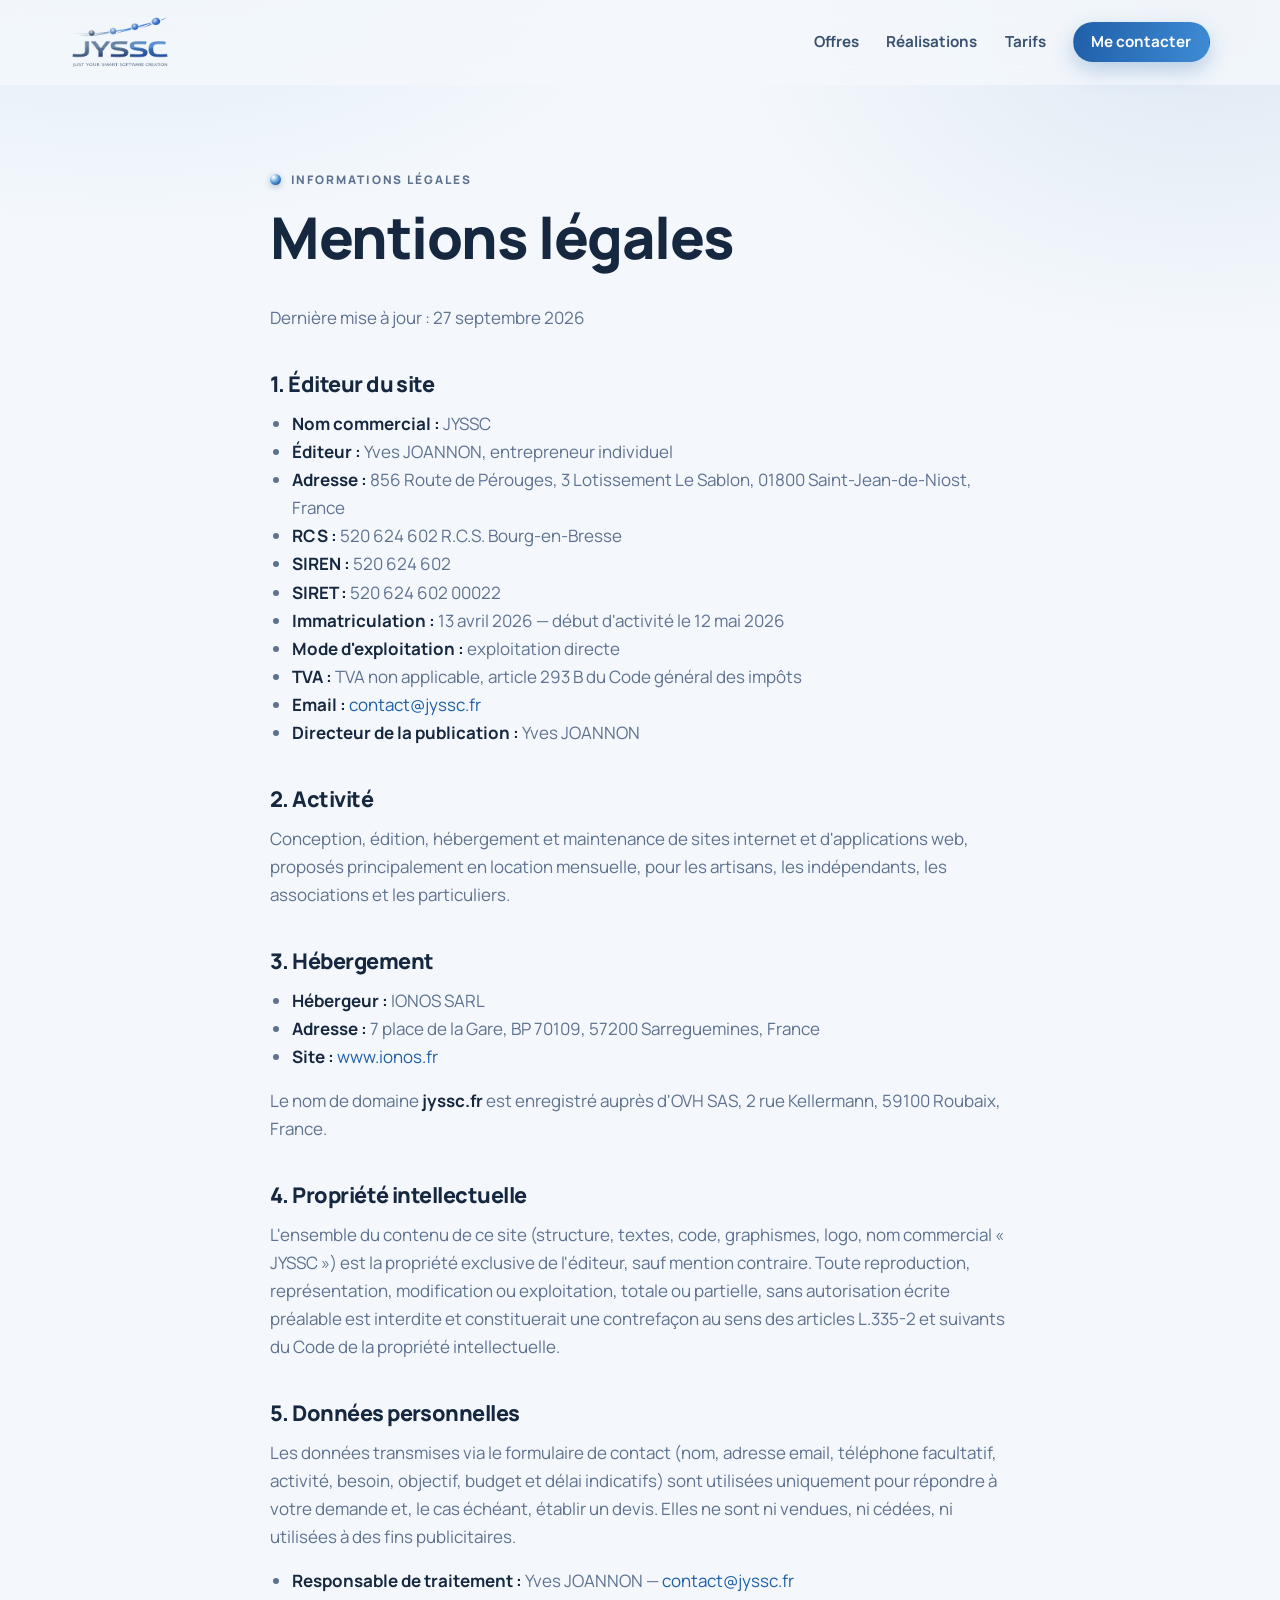
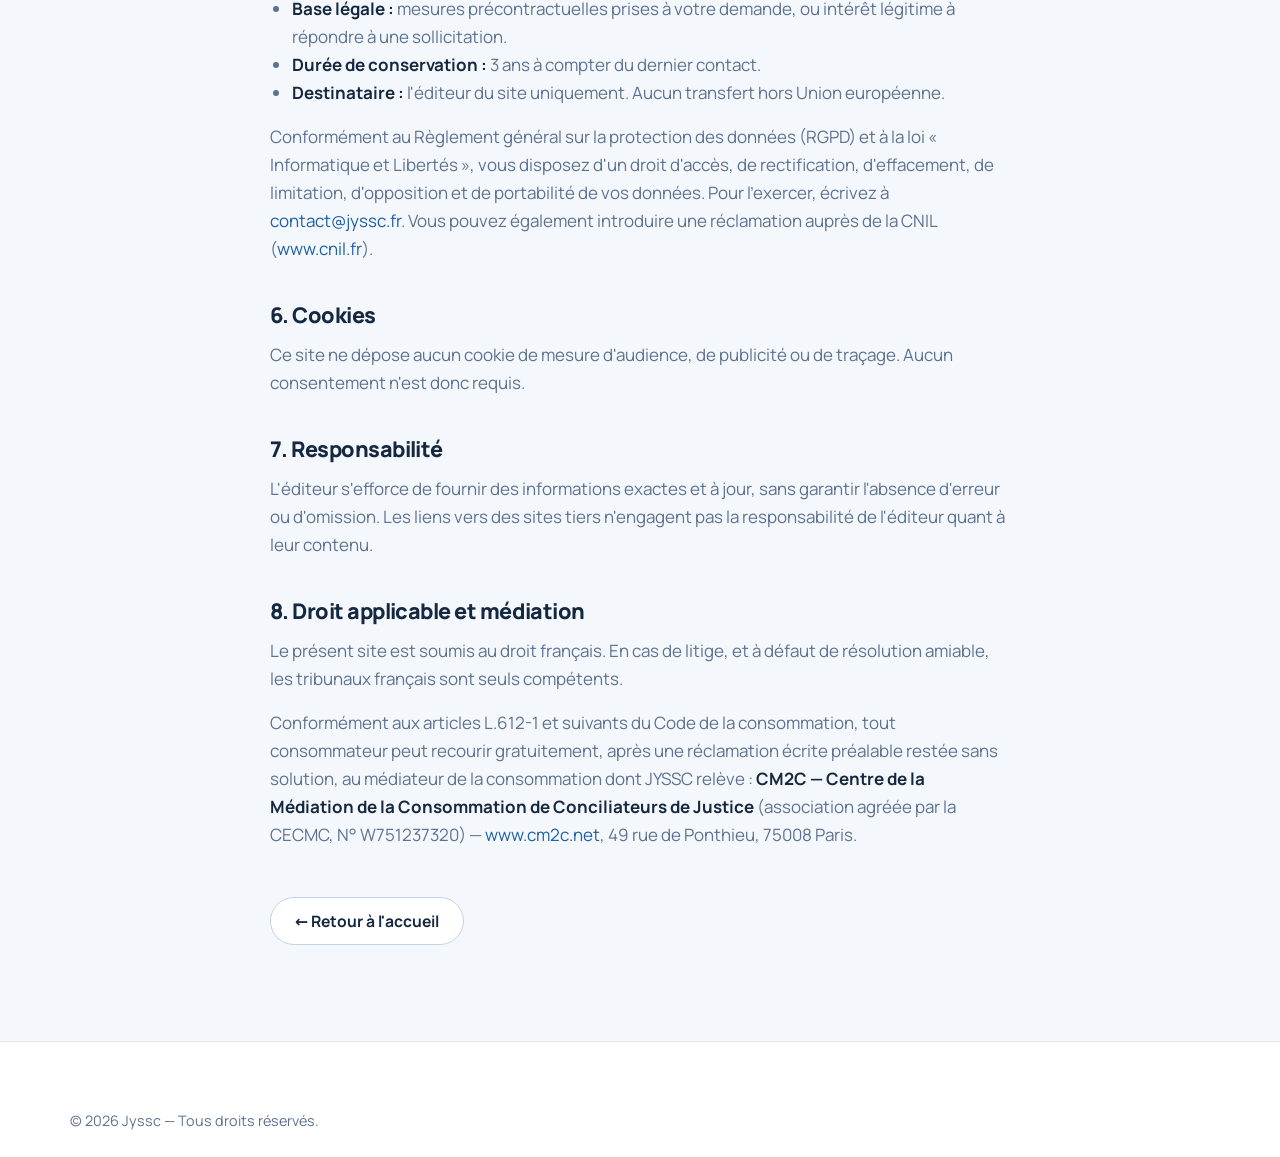
==== mentions-legales.html @ 28af9fb5 "Ajoute le site de demonstration Menuiserie Martin - Bouton « Voir un exemple de site » dans l'offre " ====
<!DOCTYPE html>
<html lang="fr">
<head>
<meta charset="utf-8">
<meta name="viewport" content="width=device-width, initial-scale=1">
<title>Mentions légales — Jyssc</title>
<meta name="description" content="Mentions légales, éditeur, hébergement et politique de confidentialité du site Jyssc.">
<meta name="robots" content="noindex, follow">
<meta name="theme-color" content="#F4F8FC">
<link rel="icon" href="assets/img/favicon.svg" type="image/svg+xml">
<link rel="stylesheet" href="assets/css/style.css?v=7">
</head>
<body>

<a class="skip-link" href="#main">Aller au contenu</a>

<header class="site-header" id="top">
  <div class="container header-inner">
    <a class="brand" href="index.html" aria-label="Jyssc, accueil">
      <img class="brand-logo" src="assets/img/logo-jyssc.png"
           alt="JYSSC — Just Your Smart Software Creation" width="518" height="280">
    </a>
    <nav class="nav" id="nav" aria-label="Navigation principale">
      <a href="index.html#offres">Offres</a>
      <a href="index.html#realisations">Réalisations</a>
      <a href="index.html#tarifs">Tarifs</a>
      <a class="btn btn-sm btn-primary" href="index.html#contact">Me contacter</a>
    </nav>
    <button class="nav-toggle" id="navToggle" aria-expanded="false" aria-controls="nav" aria-label="Ouvrir le menu">
      <span></span><span></span><span></span>
    </button>
  </div>
</header>

<main id="main" class="page">
  <div class="container prose">

    <p class="eyebrow">Informations légales</p>
    <h1>Mentions légales</h1>
    <p class="muted">Dernière mise à jour : 27 septembre 2026</p>

    <h2>1. Éditeur du site</h2>
    <ul>
      <li><strong>Nom commercial :</strong> JYSSC</li>
      <li><strong>Éditeur :</strong> Yves JOANNON, entrepreneur individuel</li>
      <li><strong>Adresse :</strong> 856 Route de Pérouges, 3 Lotissement Le Sablon, 01800 Saint-Jean-de-Niost, France</li>
      <li><strong>RCS :</strong> 520 624 602 R.C.S. Bourg-en-Bresse</li>
      <li><strong>SIREN :</strong> 520 624 602</li>
      <li><strong>SIRET :</strong> 520 624 602 00022</li>
      <li><strong>Immatriculation :</strong> 13 avril 2026 — début d'activité le 12 mai 2026</li>
      <li><strong>Mode d'exploitation :</strong> exploitation directe</li>
      <li><strong>TVA :</strong> TVA non applicable, article 293 B du Code général des impôts</li>
      <li><strong>Email :</strong> <a href="mailto:contact@jyssc.fr">contact@jyssc.fr</a></li>
      <li><strong>Directeur de la publication :</strong> Yves JOANNON</li>
    </ul>

    <h2>2. Activité</h2>
    <p>
      Conception, édition, hébergement et maintenance de sites internet et d'applications web,
      proposés principalement en location mensuelle, pour les artisans, les indépendants, les
      associations et les particuliers.
    </p>

    <h2>3. Hébergement</h2>
    <ul>
      <li><strong>Hébergeur :</strong> IONOS SARL</li>
      <li><strong>Adresse :</strong> 7 place de la Gare, BP 70109, 57200 Sarreguemines, France</li>
      <li><strong>Site :</strong> <a href="https://www.ionos.fr" target="_blank" rel="noopener">www.ionos.fr</a></li>
    </ul>
    <p>
      Le nom de domaine <strong>jyssc.fr</strong> est enregistré auprès d'OVH SAS,
      2 rue Kellermann, 59100 Roubaix, France.
    </p>

    <h2>4. Propriété intellectuelle</h2>
    <p>
      L'ensemble du contenu de ce site (structure, textes, code, graphismes, logo, nom commercial
      « JYSSC ») est la propriété exclusive de l'éditeur, sauf mention contraire. Toute reproduction,
      représentation, modification ou exploitation, totale ou partielle, sans autorisation écrite
      préalable est interdite et constituerait une contrefaçon au sens des articles L.335-2 et
      suivants du Code de la propriété intellectuelle.
    </p>

    <h2 id="donnees">5. Données personnelles</h2>
    <p>
      Les données transmises via le formulaire de contact (nom, adresse email, téléphone
      facultatif, activité, besoin, objectif, budget et délai indicatifs) sont utilisées uniquement pour répondre à votre demande et, le cas échéant, établir
      un devis. Elles ne sont ni vendues, ni cédées, ni utilisées à des fins publicitaires.
    </p>
    <ul>
      <li><strong>Responsable de traitement :</strong> Yves JOANNON — <a href="mailto:contact@jyssc.fr">contact@jyssc.fr</a></li>
      <li><strong>Base légale :</strong> mesures précontractuelles prises à votre demande, ou intérêt légitime à répondre à une sollicitation.</li>
      <li><strong>Durée de conservation :</strong> 3 ans à compter du dernier contact.</li>
      <li><strong>Destinataire :</strong> l'éditeur du site uniquement. Aucun transfert hors Union européenne.</li>
    </ul>
    <p>
      Conformément au Règlement général sur la protection des données (RGPD) et à la loi
      « Informatique et Libertés », vous disposez d'un droit d'accès, de rectification,
      d'effacement, de limitation, d'opposition et de portabilité de vos données. Pour l'exercer,
      écrivez à <a href="mailto:contact@jyssc.fr">contact@jyssc.fr</a>. Vous pouvez également
      introduire une réclamation auprès de la CNIL
      (<a href="https://www.cnil.fr" target="_blank" rel="noopener">www.cnil.fr</a>).
    </p>

    <h2>6. Cookies</h2>
    <p>
      Ce site ne dépose aucun cookie de mesure d'audience, de publicité ou de traçage.
      Aucun consentement n'est donc requis.
    </p>

    <h2>7. Responsabilité</h2>
    <p>
      L'éditeur s'efforce de fournir des informations exactes et à jour, sans garantir l'absence
      d'erreur ou d'omission. Les liens vers des sites tiers n'engagent pas la responsabilité de
      l'éditeur quant à leur contenu.
    </p>

    <h2>8. Droit applicable et médiation</h2>
    <p>
      Le présent site est soumis au droit français. En cas de litige, et à défaut de résolution
      amiable, les tribunaux français sont seuls compétents.
    </p>
    <p>
      Conformément aux articles L.612-1 et suivants du Code de la consommation, tout consommateur
      peut recourir gratuitement, après une réclamation écrite préalable restée sans solution, au
      médiateur de la consommation dont JYSSC relève :
      <strong>CM2C — Centre de la Médiation de la Consommation de Conciliateurs de Justice</strong>
      (association agréée par la CECMC, N° W751237320) —
      <a href="https://www.cm2c.net" target="_blank" rel="noopener">www.cm2c.net</a>,
      49 rue de Ponthieu, 75008 Paris.
    </p>

    <p style="margin-top:3rem">
      <a class="btn btn-ghost" href="index.html">← Retour à l'accueil</a>
    </p>

  </div>
</main>

<footer class="site-footer">
  <div class="container footer-bottom" style="margin-top:0; border-top:none">
    <p class="small muted">© <span id="year">2026</span> Jyssc — Tous droits réservés.</p>
  </div>
</footer>

<script src="assets/js/main.js?v=7"></script>
</body>
</html>
---- assets/css/style.css ----
/* ==========================================================================
   Jyssc — site vitrine
   Thème clair, calé sur les bleus du logo.
   Signature visuelle : la trajectoire montante et ses sphères, reprises du
   logo (puces, étapes, graphiques). Pas de pictogrammes génériques : les
   illustrations sont de petites scènes en HTML/CSS, propres au site.
   Feuille de style unique, police hébergée sur le serveur (aucun appel externe).
   ========================================================================== */

/* --- Police ------------------------------------------------------------- */
@font-face{
  font-family:"Manrope"; font-style:normal; font-weight:400 800; font-display:swap;
  src:url(../fonts/manrope-latin.woff2) format("woff2");
  unicode-range:U+0000-00FF, U+0131, U+0152-0153, U+02BB-02BC, U+02C6, U+02DA, U+02DC, U+0304, U+0308, U+0329, U+2000-206F, U+20AC, U+2122, U+2191, U+2193, U+2212, U+2215, U+FEFF, U+FFFD;
}
@font-face{
  font-family:"Manrope"; font-style:normal; font-weight:400 800; font-display:swap;
  src:url(../fonts/manrope-latin-ext.woff2) format("woff2");
  unicode-range:U+0100-02BA, U+02BD-02C5, U+02C7-02CC, U+02CE-02D7, U+02DD-02FF, U+0304, U+0308, U+0329, U+1D00-1DBF, U+1E00-1E9F, U+1EF2-1EFF, U+2020, U+20A0-20AB, U+20AD-20C0, U+2113, U+2C60-2C7F, U+A720-A7FF;
}

/* --- Tokens ------------------------------------------------------------- */
:root{
  /* Fonds et surfaces */
  --bg:             #F4F8FC;
  --bg-alt:         #EBF2FA;
  --surface:        #FFFFFF;
  --surface-2:      #F7FAFD;
  --line:           #DCE6F2;
  --line-strong:    #C3D4E8;

  /* Textes */
  --ink:            #15283F;
  --ink-soft:       #3A5170;
  --muted:          #5E7290;

  /* Bleus du logo */
  --brand:          #1F5FA8;
  --brand-deep:     #123A6B;
  --brand-2:        #3E8BD4;
  --brand-3:        #7FB3DE;
  --slate:          #56657A;   /* première sphère du logo, gris-bleu */
  --ring:           rgba(31,95,168,.30);

  /* Couleurs d'état */
  --ok:             #1E7A46;
  --ok-bg:          #E8F6EE;
  --ok-line:        #A8DCC0;
  --warn:           #96690C;
  --warn-bg:        #FDF4E0;
  --warn-line:      #F0D79A;

  /* Sphère du logo : reflet en haut à gauche, bleu profond en bas */
  --orb: radial-gradient(circle at 32% 28%, #FFFFFF 0, #D6E8F8 14%, #6FA8E0 42%, #2A6DB8 70%, #123A6B 100%);
  --orb-slate: radial-gradient(circle at 32% 28%, #FFFFFF 0, #D5DCE6 14%, #8793A6 42%, #56657A 72%, #2C3646 100%);

  /* Habillage */
  --radius:    18px;
  --radius-sm: 11px;
  --maxw:      1140px;
  --shadow-sm: 0 1px 2px rgba(18,40,68,.05);
  --shadow:    0 1px 2px rgba(18,40,68,.05), 0 12px 32px rgba(18,40,68,.09);
  --shadow-lg: 0 2px 4px rgba(18,40,68,.06), 0 24px 56px rgba(18,40,68,.15);
  --font: "Manrope", "Segoe UI", system-ui, -apple-system, "Helvetica Neue", Arial, sans-serif;
  --mono: "JetBrains Mono", "Cascadia Code", Consolas, "SF Mono", monospace;
}

/* --- Reset -------------------------------------------------------------- */
*,*::before,*::after{ box-sizing:border-box }
html{ scroll-behavior:smooth; -webkit-text-size-adjust:100%; scroll-padding-top:90px }
body{
  margin:0;
  font-family:var(--font);
  font-size:17px;
  line-height:1.65;
  color:var(--ink);
  background:var(--bg);
  background-image:
    radial-gradient(900px 520px at 10% -10%, rgba(62,139,212,.13), transparent 62%),
    radial-gradient(760px 520px at 94% 2%,  rgba(31,95,168,.10),  transparent 62%);
  background-attachment:fixed;
  overflow-x:hidden;
  -webkit-font-smoothing:antialiased;
}
img{ max-width:100%; display:block }
h1,h2,h3{ line-height:1.15; margin:0 0 .6em; letter-spacing:-.025em; color:var(--ink); font-weight:800 }
h1{ font-size:clamp(2.2rem, 5.2vw, 3.6rem) }
h2{ font-size:clamp(1.75rem, 3.6vw, 2.5rem) }
h3{ font-size:1.16rem; letter-spacing:-.015em }
p{ margin:0 0 1rem }
a{ color:var(--brand); text-decoration:none }
a:hover{ text-decoration:underline }
ul,ol{ margin:0; padding:0; list-style:none }
fieldset{ margin:0; padding:0; border:0; min-width:0 }

:focus-visible{ outline:2px solid var(--brand); outline-offset:3px; border-radius:6px }

.skip-link{
  position:absolute; left:-9999px; top:0; z-index:999;
  background:var(--brand); color:#fff; padding:.7rem 1rem; border-radius:0 0 10px 0;
}
.skip-link:focus{ left:0 }

/* --- Utilitaires -------------------------------------------------------- */
.container{ width:min(100% - 2.5rem, var(--maxw)); margin-inline:auto }
.center{ text-align:center }
.muted{ color:var(--muted) }
.small{ font-size:.9rem }
.grad{
  background:linear-gradient(100deg, var(--brand-deep), var(--brand) 40%, var(--brand-2));
  -webkit-background-clip:text; background-clip:text; color:transparent;
}
.section{ padding:clamp(4.2rem, 9vw, 7rem) 0 }
.section-alt{ background:var(--bg-alt); border-block:1px solid var(--line) }

/* La sphère, brique de base de l'identité */
.orb{
  display:inline-block; flex:none; width:var(--s, 14px); height:var(--s, 14px); border-radius:50%;
  background:var(--orb); box-shadow:0 3px 8px rgba(18,58,107,.28);
}
.orb-slate{ background:var(--orb-slate) }

/* Surtitre de section : une petite sphère devant le libellé */
.eyebrow{
  display:inline-flex; align-items:center; gap:.6rem;
  text-transform:uppercase; letter-spacing:.16em; font-size:.74rem; font-weight:800;
  color:var(--brand); margin:0 0 .9rem;
}
.eyebrow::before{
  content:""; width:11px; height:11px; border-radius:50%;
  background:var(--orb); box-shadow:0 2px 6px rgba(18,58,107,.3);
}

.section-head{ max-width:720px; margin:0 auto 3.2rem; text-align:center }
.section-head p{ color:var(--muted); font-size:1.06rem; margin:0 }
.section-head h2{ margin-bottom:.5em }

/* --- Boutons ------------------------------------------------------------ */
.btn{
  display:inline-flex; align-items:center; justify-content:center; gap:.5rem;
  padding:.85rem 1.5rem; border-radius:999px; border:1px solid transparent;
  font-weight:700; font-size:.98rem; font-family:inherit; cursor:pointer;
  transition:transform .18s ease, box-shadow .18s ease, background .18s ease, border-color .18s ease, color .18s ease;
  text-decoration:none; line-height:1.2;
}
.btn:hover{ text-decoration:none; transform:translateY(-2px) }
.btn-primary{
  background:linear-gradient(100deg, var(--brand), var(--brand-2));
  color:#fff; box-shadow:0 8px 22px rgba(31,95,168,.28);
}
.btn-primary:hover{ box-shadow:0 14px 32px rgba(31,95,168,.38) }
.btn-ghost{ background:var(--surface); color:var(--ink); border-color:var(--line-strong) }
.btn-ghost:hover{ border-color:var(--brand); color:var(--brand) }
.btn-sm{ padding:.6rem 1.1rem; font-size:.9rem }
.btn-block{ width:100%; margin-top:.5rem }
.btn:disabled{ opacity:.6; cursor:wait; transform:none }

/* --- En-tête ------------------------------------------------------------ */
.site-header{
  position:sticky; top:0; z-index:50;
  backdrop-filter:blur(14px); -webkit-backdrop-filter:blur(14px);
  background:rgba(244,248,252,.82);
  border-bottom:1px solid transparent;
  transition:border-color .25s ease, background .25s ease, box-shadow .25s ease;
}
.site-header.scrolled{
  border-bottom-color:var(--line);
  background:rgba(255,255,255,.92);
  box-shadow:0 4px 20px rgba(18,40,68,.06);
}
.header-inner{ display:flex; align-items:center; justify-content:space-between; gap:1rem; height:84px }

.brand{ display:inline-flex; align-items:center; text-decoration:none }
.brand:hover{ text-decoration:none }
.brand-logo{ height:54px; width:auto }
.site-footer .brand-logo{ height:72px }

.nav{ display:flex; align-items:center; gap:1.7rem }
.nav > a{ color:var(--ink-soft); font-size:.95rem; font-weight:700 }
.nav > a:hover{ color:var(--brand); text-decoration:none }
.nav > a.btn-primary{ color:#fff }

.nav-toggle{
  display:none; flex-direction:column; gap:5px; justify-content:center;
  width:42px; height:42px; padding:0 10px; cursor:pointer;
  background:var(--surface); border:1px solid var(--line-strong); border-radius:var(--radius-sm);
}
.nav-toggle span{ display:block; height:2px; background:var(--ink); border-radius:2px; transition:transform .25s ease, opacity .2s ease }
.nav-toggle[aria-expanded="true"] span:nth-child(1){ transform:translateY(7px) rotate(45deg) }
.nav-toggle[aria-expanded="true"] span:nth-child(2){ opacity:0 }
.nav-toggle[aria-expanded="true"] span:nth-child(3){ transform:translateY(-7px) rotate(-45deg) }

/* --- Hero --------------------------------------------------------------- */
.hero{ position:relative; padding:clamp(3.2rem, 7vw, 5.5rem) 0 clamp(1rem, 3vw, 2rem); overflow:hidden }
.hero-inner{ position:relative; display:grid; grid-template-columns:1.08fr .92fr; gap:3rem; align-items:center }
/* Dans une grille, un bloc de code impose sa largeur : on autorise les colonnes à rétrécir */
.hero-inner > *, .about > *, .contact > *, .pricing > *, .trust > *, .approach > *{ min-width:0 }
.hero h1{ margin-bottom:.5em }
.hero .lead{ font-size:1.12rem; color:var(--muted); max-width:54ch }
.hero-actions{ display:flex; flex-wrap:wrap; gap:.8rem; margin:2rem 0 1.8rem }
.hero-points{ display:flex; flex-wrap:wrap; gap:.6rem }
.hero-points li{
  display:inline-flex; align-items:center; gap:.55rem;
  padding:.45rem .9rem .45rem .6rem; border-radius:999px;
  background:var(--surface); border:1px solid var(--line); box-shadow:var(--shadow-sm);
  color:var(--ink-soft); font-size:.9rem; font-weight:700;
}
.hero-points li strong{ color:var(--brand) }

/* La trajectoire du logo, sous l'encadré de code : quatre sphères qui grandissent */
.hero-evolution{ display:block; width:100%; height:auto; margin-top:1.4rem; overflow:visible }
.hero-evolution .t-orb{ transform-box:fill-box; transform-origin:center; animation:float 6s ease-in-out infinite; filter:drop-shadow(0 4px 6px rgba(18,58,107,.25)) }
.hero-evolution .t-orb:nth-of-type(2){ animation-delay:-1.5s }
.hero-evolution .t-orb:nth-of-type(3){ animation-delay:-3s }
.hero-evolution .t-orb:nth-of-type(4){ animation-delay:-4.5s }
@keyframes float{ 0%,100%{ transform:translateY(0) } 50%{ transform:translateY(-7px) } }

/* Fenêtre de code : volontairement sombre, pour le contraste */
.hero-visual{ position:relative }
.glow{
  position:absolute; inset:14% -8% -16% 6%; z-index:-1; filter:blur(60px); opacity:.5;
  background:radial-gradient(closest-side, rgba(62,139,212,.5), transparent 70%),
             radial-gradient(closest-side at 70% 60%, rgba(31,95,168,.4), transparent 70%);
}
.window{
  background:#12263F;
  border:1px solid #24405F; border-radius:var(--radius);
  box-shadow:var(--shadow-lg); overflow:hidden;
}
.window-bar{
  display:flex; align-items:center; gap:.45rem;
  padding:.7rem .9rem; border-bottom:1px solid #24405F; background:#0E1E33;
}
.window-bar i{ width:11px; height:11px; border-radius:50%; background:#ff5f57 }
.window-bar i:nth-child(2){ background:#febc2e }
.window-bar i:nth-child(3){ background:#28c840 }
.window-bar span{ margin-left:.6rem; font-size:.78rem; color:#8FA6C2; font-family:var(--mono) }
.code{
  margin:0; padding:1.4rem 1.3rem; overflow-x:auto;
  font-family:var(--mono); font-size:.86rem; line-height:1.8; color:#C9D8EA;
}
.c-key{ color:#8FB8F0 } .c-prop{ color:#7FD4F0 } .c-str{ color:#9BE0B0 } .c-fn{ color:#F0C674 }

/* --- Badges et étiquettes ----------------------------------------------- */
.badge{
  display:inline-block; font-size:.7rem; font-weight:800; letter-spacing:.07em; text-transform:uppercase;
  padding:.28rem .65rem; border-radius:999px; border:1px solid var(--line-strong); color:var(--muted);
  background:var(--surface-2); white-space:nowrap;
}
.badge-live{ color:var(--ok); border-color:var(--ok-line); background:var(--ok-bg) }
.badge-soon{ color:var(--warn); border-color:var(--warn-line); background:var(--warn-bg) }
.badge-quote{ color:var(--brand); border-color:#BCD4EE; background:#EAF2FB }
.tags{ display:flex; flex-wrap:wrap; gap:.45rem; margin:.2rem 0 1.3rem }
.tag{ font-size:.78rem; font-weight:600; color:var(--ink-soft); padding:.24rem .62rem; border:1px solid var(--line); border-radius:8px; background:var(--surface-2) }

/* ==========================================================================
   MINI-SCÈNES : petites maquettes en HTML/CSS qui montrent le produit
   ========================================================================== */
.scene{
  position:relative; display:grid; place-items:center; height:196px; padding:1.2rem;
  background:
    radial-gradient(420px 180px at 85% 0%, rgba(62,139,212,.16), transparent 70%),
    linear-gradient(180deg, #EEF4FB, #E6EEF8);
  border-bottom:1px solid var(--line); overflow:hidden;
}

/* Scène 1 : un site d'artisan dans un navigateur */
.mock-browser{
  width:100%; max-width:300px; background:#fff; border-radius:12px; overflow:hidden;
  border:1px solid var(--line-strong); box-shadow:0 14px 30px rgba(18,40,68,.14);
  font-size:.62rem; line-height:1.3;
}
.mb-bar{ display:flex; align-items:center; gap:4px; padding:6px 8px; background:#F1F5FA; border-bottom:1px solid var(--line) }
.mb-bar i{ width:7px; height:7px; border-radius:50%; background:#D3DDE9 }
.mb-bar span{ margin-left:6px; flex:1; padding:2px 8px; border-radius:6px; background:#fff; color:var(--muted); font-weight:600; border:1px solid var(--line) }
.mb-nav{ display:flex; align-items:center; gap:6px; padding:8px 10px 6px }
.mb-nav b{ color:#6B3F1D; font-size:.72rem; margin-right:auto; letter-spacing:-.01em }
.mb-nav span{ width:22px; height:4px; border-radius:3px; background:#E3E8EF }
.mb-hero{ display:grid; grid-template-columns:1.15fr .85fr; gap:8px; padding:4px 10px 10px }
.mb-hero strong{ display:block; font-size:.86rem; color:var(--ink); letter-spacing:-.02em; margin-bottom:4px }
.mb-hero small{ display:block; color:var(--muted); margin-bottom:7px }
.mb-hero em{ display:inline-block; font-style:normal; font-weight:700; color:#fff; background:#B8733A; padding:4px 8px; border-radius:6px }
.mb-photo{
  border-radius:8px; min-height:62px;
  background:
    linear-gradient(180deg, transparent 55%, rgba(80,45,20,.35)),
    repeating-linear-gradient(100deg, #C98E58 0 7px, #B77A45 7px 9px, #D39A63 9px 17px);
}

/* Scène 2 : un devis */
.mock-doc{
  position:relative; width:100%; max-width:250px; background:#fff; border-radius:10px;
  border:1px solid var(--line-strong); box-shadow:0 14px 30px rgba(18,40,68,.14);
  padding:12px 14px; font-size:.68rem; transform:rotate(-2deg);
}
.md-head{ display:flex; justify-content:space-between; align-items:baseline; margin-bottom:9px; padding-bottom:7px; border-bottom:2px solid var(--brand) }
.md-head b{ font-size:.82rem; letter-spacing:.12em; color:var(--brand-deep) }
.md-head span{ color:var(--muted) }
.md-line,.md-total{ display:flex; justify-content:space-between; gap:10px; padding:4px 0; color:var(--ink-soft) }
.md-line{ border-bottom:1px dashed var(--line) }
.md-total{ margin-top:4px; font-weight:800; color:var(--ink); font-size:.76rem }
.md-stamp{
  position:absolute; right:-10px; bottom:-10px; transform:rotate(-8deg);
  padding:3px 9px; border-radius:6px; border:2px solid var(--ok); color:var(--ok);
  background:var(--ok-bg); font-weight:800; font-size:.66rem; letter-spacing:.1em; text-transform:uppercase;
}

/* Scène 3 : un petit tableau de bord (barres coiffées de sphères) */
.mock-dash{
  width:100%; max-width:260px; background:#fff; border-radius:12px;
  border:1px solid var(--line-strong); box-shadow:0 14px 30px rgba(18,40,68,.14);
  padding:12px 14px 10px; font-size:.66rem;
}
.mdb-kpi{ display:flex; justify-content:space-between; align-items:baseline; margin-bottom:8px; color:var(--muted); font-weight:600 }
.mdb-kpi b{ font-size:1.1rem; color:var(--ink); letter-spacing:-.02em }
.mdb-kpi b small{ font-size:.62rem; color:var(--ok); margin-left:4px }
.mdb-bars{ display:flex; align-items:flex-end; gap:12px; height:84px; padding:10px 6px 0; border-bottom:1px solid var(--line) }
.mdb-bars i{
  position:relative; flex:1; height:var(--h); border-radius:5px 5px 0 0;
  background:linear-gradient(180deg, #BFD7F0, #E4EEF9);
}
.mdb-bars i::after{
  content:""; position:absolute; left:50%; top:0; transform:translate(-50%,-55%);
  width:var(--o); height:var(--o); border-radius:50%; background:var(--orb);
  box-shadow:0 2px 5px rgba(18,58,107,.3);
}
.mdb-bars i:first-child::after{ background:var(--orb-slate) }
.mdb-legend{ display:flex; justify-content:space-around; padding-top:5px; color:var(--muted) }

/* ==========================================================================
   OFFRES
   ========================================================================== */
.offers{ display:grid; grid-template-columns:repeat(3, 1fr); gap:1.4rem; align-items:stretch }
.offer{
  display:flex; flex-direction:column; overflow:hidden;
  background:var(--surface); border:1px solid var(--line); border-radius:var(--radius);
  box-shadow:var(--shadow-sm);
  transition:transform .22s ease, border-color .22s ease, box-shadow .22s ease;
}
.offer:hover{ transform:translateY(-4px); border-color:var(--line-strong); box-shadow:var(--shadow) }
.offer-featured{ border-color:#A9C8EA; box-shadow:0 0 0 1px rgba(31,95,168,.12), var(--shadow) }
.offer-body{ display:flex; flex-direction:column; flex:1; padding:1.5rem 1.5rem 1.6rem }
.offer-body h3{ margin:.75rem 0 .5rem; font-size:1.3rem }
.offer-body > p{ color:var(--muted); font-size:.95rem }
.offer-price{ display:flex; align-items:baseline; gap:.45rem; flex-wrap:wrap; margin:.2rem 0 1rem }
.offer-price strong{ font-size:1.4rem; letter-spacing:-.03em; color:var(--brand-deep) }
.offer-price span{ color:var(--muted); font-size:.9rem; font-weight:600 }
.offer-body > .btn{ margin-top:auto; align-self:flex-start }
.offer-actions{ margin-top:auto; display:flex; flex-wrap:wrap; gap:.5rem }

/* ==========================================================================
   POURQUOI JYSSC — chaque carte porte une vignette qui montre la promesse
   ========================================================================== */
.why{ display:grid; grid-template-columns:repeat(3, 1fr); gap:1.25rem }
.why-card{
  background:var(--surface); border:1px solid var(--line); border-radius:var(--radius);
  padding:1.4rem 1.4rem 1.5rem; box-shadow:var(--shadow-sm);
  transition:transform .2s ease, border-color .2s ease, box-shadow .2s ease;
}
.why-card:hover{ transform:translateY(-4px); border-color:var(--line-strong); box-shadow:var(--shadow) }
.why-card h3{ margin:0 0 .4rem }
.why-card p{ margin:0; color:var(--muted); font-size:.94rem }
.vignette{
  display:flex; align-items:center; flex-wrap:wrap; gap:.4rem;
  min-height:78px; margin-bottom:1.15rem; padding:.8rem .9rem;
  border-radius:var(--radius-sm); background:var(--surface-2); border:1px solid var(--line);
  font-size:.78rem;
}
.chip{
  display:inline-flex; align-items:center; gap:.35rem;
  padding:.28rem .6rem; border-radius:999px; background:#fff; border:1px solid var(--line-strong);
  color:var(--ink-soft); font-weight:700; white-space:nowrap;
}
.chip-on{ background:var(--brand); border-color:var(--brand); color:#fff }
.chip-ok{ color:var(--ok); border-color:var(--ok-line); background:var(--ok-bg) }
.chip-ok::before{
  content:""; width:8px; height:4px; margin-top:-2px;
  border-left:2px solid currentColor; border-bottom:2px solid currentColor; transform:rotate(-45deg);
}

/* Vignette « opérationnel en quelques jours » : la frise J1 → J5 */
.v-timeline{ position:relative; justify-content:space-between; flex-wrap:nowrap; padding-inline:1.1rem }
.v-timeline::before{
  content:""; position:absolute; left:1.6rem; right:1.6rem; top:50%; height:2px; margin-top:-9px;
  background:linear-gradient(90deg, var(--slate), var(--brand-2));
}
.v-step{ position:relative; display:flex; flex-direction:column; align-items:center; gap:.3rem; color:var(--muted); font-weight:700 }
.v-step .orb{ height:var(--s); }
.v-step b{ color:var(--brand) }

/* Vignette « à votre image » : adresse + nuancier */
.v-url{
  flex:1; min-width:0; padding:.4rem .7rem; border-radius:8px; background:#fff; border:1px solid var(--line-strong);
  color:var(--ink-soft); font-weight:700; overflow:hidden; text-overflow:ellipsis; white-space:nowrap;
}
.v-url em{ font-style:normal; color:var(--brand) }
.swatches{ display:flex; gap:.3rem }
.swatches i{ width:18px; height:18px; border-radius:50%; border:2px solid #fff; box-shadow:0 0 0 1px var(--line-strong) }

/* Vignette « sans engagement » : l'interrupteur mensuel */
.v-toggle{ justify-content:space-between; flex-wrap:nowrap }
.v-toggle span{ font-weight:700; color:var(--ink-soft) }
.v-toggle small{ display:block; color:var(--muted); font-weight:600 }
.switch{ position:relative; flex:none; width:38px; height:22px; border-radius:999px; background:var(--brand) }
.switch::after{ content:""; position:absolute; top:3px; right:3px; width:16px; height:16px; border-radius:50%; background:#fff; box-shadow:0 1px 3px rgba(0,0,0,.25) }

/* Vignette « un humain » : une vraie conversation */
.v-chat{ flex-direction:column; align-items:stretch; gap:.35rem }
.bubble{ max-width:88%; padding:.35rem .65rem; border-radius:12px; font-weight:600; line-height:1.35 }
.bubble-client{ align-self:flex-start; background:#fff; border:1px solid var(--line-strong); color:var(--ink-soft); border-bottom-left-radius:4px }
.bubble-me{ align-self:flex-end; background:var(--brand); color:#fff; border-bottom-right-radius:4px }

/* ==========================================================================
   MA FAÇON DE TRAVAILLER
   ========================================================================== */
.approach{ display:grid; grid-template-columns:1fr 1fr; gap:1.4rem }
.approach-col{
  background:var(--surface); border:1px solid var(--line); border-radius:var(--radius);
  padding:1.8rem 1.7rem; box-shadow:var(--shadow-sm);
}
.approach-col h3{ font-size:1.2rem; margin-bottom:1.1rem }
.orb-list{ display:grid; gap:1rem }
.orb-list li{ display:grid; grid-template-columns:auto 1fr; gap:.85rem; align-items:start; color:var(--muted); font-size:.96rem }
.orb-list li .orb{ margin-top:.35rem }
.orb-list strong{ color:var(--ink) }
.not-offered{
  display:grid; grid-template-columns:auto 1fr; gap:1.3rem; align-items:start;
  margin-top:1.4rem; padding:1.5rem 1.7rem; border-radius:var(--radius);
  background:linear-gradient(135deg, #fff, #F2F7FD); border:1px dashed var(--line-strong);
}
.not-offered p{ margin:0; color:var(--muted) }
.not-offered p + p{ margin-top:.6rem }
.not-offered strong{ color:var(--ink) }
.not-offered-mark{
  display:grid; place-items:center; width:46px; height:46px; border-radius:14px;
  background:#fff; border:1px solid var(--line-strong); color:var(--brand-deep); font-weight:800; font-size:1.2rem;
}

/* ==========================================================================
   RÉALISATIONS
   ========================================================================== */
.projects{ display:grid; grid-template-columns:repeat(2, 1fr); gap:1.4rem; align-items:stretch }
.project{
  display:flex; flex-direction:column; overflow:hidden;
  background:var(--surface); border:1px solid var(--line); border-radius:var(--radius);
  box-shadow:var(--shadow);
  transition:transform .22s ease, box-shadow .22s ease;
}
.project:hover{ transform:translateY(-4px); box-shadow:var(--shadow-lg) }
.project-cover{
  display:grid; place-items:center; height:250px; padding:1.6rem;
  background:var(--cover, linear-gradient(135deg, #EEF4FB, #E3ECF7));
  border-bottom:1px solid var(--line); overflow:hidden;
}
.project-cover img{ width:min(280px, 85%); height:auto; mix-blend-mode:multiply }
/* Capture d'écran d'un site : présentée dans un cadre de navigateur */
.project-cover.is-shot{ padding:1.4rem 1.4rem 0; place-items:end center }
.project-cover.is-shot img{
  width:100%; height:100%; object-fit:cover; object-position:top; mix-blend-mode:normal;
  border-radius:10px 10px 0 0; border:1px solid var(--line-strong); border-bottom:0;
  box-shadow:0 -6px 24px rgba(18,40,68,.12);
}
.showcase-note{
  display:flex; align-items:center; justify-content:center; gap:.7rem; text-align:left;
  margin:1.8rem auto 2.4rem; max-width:720px; color:var(--ink-soft); font-weight:600;
}
.badge-demo{ color:#8A5424; border-color:#E6C7A6; background:#FBF1E7 }
.project-cover .initials{ font-size:3rem; font-weight:800; letter-spacing:-.04em; color:var(--brand-deep) }
.project-body{ padding:1.6rem 1.6rem 1.7rem; display:flex; flex-direction:column; flex:1 }
.project-head{ display:flex; align-items:center; gap:.6rem; flex-wrap:wrap; margin-bottom:.8rem }
.project-head h3{ margin:0; font-size:1.35rem; margin-right:.2rem }
.project-body > p{ color:var(--muted); font-size:.97rem }
.project-actions{ margin-top:auto; display:flex; gap:.6rem; flex-wrap:wrap }

/* Prochainement : la trajectoire continue */
.upcoming{
  margin-top:1.4rem; padding:1.8rem 1.8rem 1.6rem; border-radius:var(--radius);
  background:linear-gradient(135deg, var(--brand-deep), #1B4F8F 55%, var(--brand));
  color:#DCE8F6; box-shadow:var(--shadow);
  display:grid; grid-template-columns:auto 1fr auto; gap:2rem; align-items:center;
}
.upcoming h3{ color:#fff; margin:0 0 .2rem }
.upcoming p{ margin:0; font-size:.93rem; color:#B9CDE6 }
.upcoming-track{ position:relative; display:grid; grid-template-columns:repeat(4, 1fr); gap:1rem }
.upcoming-track::before{
  content:""; position:absolute; left:8px; right:12%; top:18px; height:2px;
  background:linear-gradient(90deg, rgba(255,255,255,.6), rgba(255,255,255,.1));
}
.u-item{ position:relative; z-index:1; display:flex; flex-direction:column; align-items:flex-start; gap:.55rem }
.u-orb{ display:flex; align-items:center; height:36px }
.u-item .orb{ box-shadow:0 0 0 4px rgba(255,255,255,.08), 0 4px 10px rgba(0,0,0,.25) }
.u-item span{ font-size:.86rem; line-height:1.3; color:#E3EDF8; font-weight:700 }
.u-item small{ display:block; color:#9DB8D9; font-weight:600; font-size:.74rem; text-transform:uppercase; letter-spacing:.08em }
.upcoming .btn-ghost{ background:rgba(255,255,255,.1); color:#fff; border-color:rgba(255,255,255,.35) }
.upcoming .btn-ghost:hover{ background:#fff; color:var(--brand-deep) }

/* ==========================================================================
   COMMENT ÇA MARCHE — les 4 sphères du logo, une par étape
   ========================================================================== */
.journey{ position:relative }
.journey-track{ position:relative; height:130px; margin-bottom:.4rem }
.journey-track svg{ position:absolute; inset:0; width:100%; height:100%; overflow:visible }
.journey-track .orb{ position:absolute; transform:translate(-50%, -50%) }
.journey-steps{ display:grid; grid-template-columns:repeat(4, 1fr); gap:1.4rem; counter-reset:step }
.journey-steps li{ text-align:center; padding:0 .4rem }
.journey-steps h3{ margin:0 0 .45rem }
.journey-steps h3::before{
  counter-increment:step; content:"0" counter(step);
  display:block; margin-bottom:.3rem; font-size:.78rem; letter-spacing:.14em; color:var(--brand-2); font-weight:800;
}
.journey-steps p{ margin:0; color:var(--muted); font-size:.94rem }
.journey-steps li > .orb{ display:none }

/* ==========================================================================
   TARIFS ET LOCATION
   ========================================================================== */
.pricing{ display:grid; grid-template-columns:1fr 1.05fr; gap:1.4rem; align-items:start }
.rent{
  background:var(--surface); border:1px solid var(--line); border-radius:var(--radius);
  padding:1.9rem 1.8rem; box-shadow:var(--shadow-sm);
}
.rent h3{ font-size:1.25rem; margin-bottom:1.2rem }
.price-card{
  position:relative; overflow:hidden; border-radius:var(--radius); padding:2rem 1.9rem 1.9rem;
  background:linear-gradient(160deg, #fff 0%, #F3F8FE 100%);
  border:1px solid #A9C8EA; box-shadow:0 0 0 1px rgba(31,95,168,.1), var(--shadow-lg);
}
.price-card::after{
  content:""; position:absolute; right:-40px; top:-40px; width:160px; height:160px; border-radius:50%;
  background:var(--orb); opacity:.12;
}
.price-head{ display:flex; justify-content:space-between; align-items:center; gap:1rem; margin-bottom:.4rem }
.price-head h3{ margin:0; font-size:1.3rem }
.price{ display:flex; align-items:baseline; gap:.4rem; margin:.6rem 0 .2rem }
.price strong{ font-size:3.4rem; line-height:1; letter-spacing:-.05em; color:var(--brand-deep) }
.price span{ font-size:1.05rem; font-weight:700; color:var(--muted) }
.price-note{ font-size:.85rem; color:var(--muted); margin-bottom:1.3rem }
.checks{ display:grid; gap:.55rem; margin-bottom:1.6rem }
.checks li{ position:relative; padding-left:1.8rem; color:var(--ink-soft); font-size:.95rem }
.checks li::before{
  content:""; position:absolute; left:0; top:.28em; width:18px; height:18px; border-radius:6px;
  background:var(--ok-bg); border:1px solid var(--ok-line);
}
.checks li::after{
  content:""; position:absolute; left:5px; top:calc(.28em + 5px); width:8px; height:4px;
  border-left:2px solid var(--ok); border-bottom:2px solid var(--ok); transform:rotate(-45deg);
}
.price-rows{ display:grid; grid-template-columns:1fr 1fr; gap:1.4rem; margin-top:1.4rem }
.price-row{
  display:flex; justify-content:space-between; align-items:center; gap:1rem;
  background:var(--surface); border:1px solid var(--line); border-radius:var(--radius);
  padding:1.3rem 1.5rem; box-shadow:var(--shadow-sm);
}
.price-row h3{ margin:0 0 .15rem; font-size:1.05rem }
.price-row p{ margin:0; color:var(--muted); font-size:.9rem }
.price-row strong{ white-space:nowrap; color:var(--brand-deep); font-size:1.05rem }

/* ==========================================================================
   SÉCURITÉ ET VISIBILITÉ
   ========================================================================== */
.trust{ display:grid; grid-template-columns:1fr 1fr; gap:1.4rem; align-items:stretch }
.trust-panel{
  display:flex; flex-direction:column;
  background:var(--surface); border:1px solid var(--line); border-radius:var(--radius);
  padding:1.9rem 1.8rem; box-shadow:var(--shadow-sm);
}
.trust-panel h3{ font-size:1.25rem; margin-bottom:1.1rem }
.trust-panel .checks{ margin-bottom:1.2rem }
.trust-panel p{ color:var(--muted); font-size:.93rem }
.trust-foot{ margin-top:auto; padding-top:1rem; border-top:1px solid var(--line); font-size:.9rem; color:var(--ink-soft); font-style:italic }

/* Vignette « données » : sauvegarde de la nuit */
.backup{
  display:flex; align-items:center; gap:1rem; margin-bottom:1.3rem; padding:1rem 1.1rem;
  border-radius:var(--radius-sm); background:var(--surface-2); border:1px solid var(--line); font-size:.85rem;
}
.backup-dots{ display:flex; align-items:flex-end; gap:5px }
.backup-dots i{ width:8px; height:var(--h); border-radius:3px; background:linear-gradient(180deg, var(--brand-2), var(--brand-3)) }
.backup b{ display:block; color:var(--ink) }
.backup span{ color:var(--muted) }
.backup .chip{ margin-left:auto }

/* Vignette « export » : les données toujours récupérables */
.export{
  display:flex; align-items:center; justify-content:space-between; gap:1rem; flex-wrap:wrap;
  padding:1rem 1.1rem; border-radius:var(--radius-sm); background:var(--surface-2); border:1px solid var(--line); font-size:.85rem;
}
.export b{ display:block; color:var(--ink) }
.export > span > span{ color:var(--muted) }
.export-btns{ display:flex; gap:.4rem }
.export-btns i{
  font-style:normal; font-weight:800; font-size:.74rem; letter-spacing:.04em; color:var(--brand);
  padding:.4rem .7rem; border-radius:8px; background:#fff; border:1px solid #BCD4EE; box-shadow:var(--shadow-sm);
}

/* Vignette « Google » : un résultat de recherche (générique, sans marque) */
.serp{
  margin-bottom:1.3rem; padding:1rem 1.1rem; border-radius:var(--radius-sm);
  background:#fff; border:1px solid var(--line); box-shadow:var(--shadow-sm); font-size:.85rem;
}
.serp-query{ display:flex; align-items:center; gap:.5rem; margin-bottom:.8rem; padding:.45rem .8rem; border-radius:999px; border:1px solid var(--line-strong); color:var(--ink-soft); font-weight:600 }
.serp-query::before{ content:""; width:10px; height:10px; border-radius:50%; border:2px solid var(--muted); flex:none }
.serp-site{ display:flex; align-items:center; gap:.5rem; color:var(--ink-soft); font-size:.78rem }
.serp-site i{ width:18px; height:18px; border-radius:50%; background:#B8733A; flex:none }
.serp-title{ display:block; margin:.2rem 0 .2rem; color:#1A4FA0; font-size:1rem; font-weight:700; letter-spacing:-.01em }
.serp p{ margin:0; color:var(--muted); font-size:.82rem }

/* ==========================================================================
   À PROPOS
   ========================================================================== */
.about{ display:grid; grid-template-columns:1.25fr .75fr; gap:3rem; align-items:center }
.about p{ color:var(--muted) }
.about .pledge{
  margin:1.6rem 0 0; padding:1.1rem 1.3rem 1.1rem 1.4rem; border-left:4px solid var(--brand-2);
  background:var(--surface); border-radius:0 var(--radius-sm) var(--radius-sm) 0;
  color:var(--ink); font-weight:700; font-size:1.05rem; box-shadow:var(--shadow-sm);
}
.stats{ display:grid; grid-template-columns:1fr 1fr; gap:1rem }
.stat{
  background:var(--surface); border:1px solid var(--line); border-radius:var(--radius);
  padding:1.4rem 1rem; text-align:center; box-shadow:var(--shadow-sm);
}
.stat strong{ display:block; font-size:1.9rem; letter-spacing:-.04em; color:var(--brand) }
.stat span{ font-size:.86rem; color:var(--muted); font-weight:600 }

/* ==========================================================================
   CONTACT — formulaire guidé
   ========================================================================== */
.contact{ display:grid; grid-template-columns:.8fr 1.2fr; gap:3rem; align-items:start }
.contact-intro{ position:sticky; top:110px }
.contact-intro p{ color:var(--muted) }
.contact-list{ display:grid; gap:1rem; margin-top:2rem }
.contact-list li{ display:flex; align-items:center; gap:.9rem; color:var(--ink-soft); font-weight:600 }

.form{
  background:var(--surface); border:1px solid var(--line); border-radius:var(--radius);
  padding:1.9rem 1.8rem; box-shadow:var(--shadow);
}
.form-group{ padding-bottom:1.3rem; margin-bottom:1.3rem; border-bottom:1px solid var(--line) }
.form-group:last-of-type{ border-bottom:0; margin-bottom:.4rem; padding-bottom:0 }
.form-legend{ padding:0; display:flex; align-items:center; gap:.6rem; margin-bottom:1rem; font-weight:800; font-size:1rem; color:var(--ink) }
.form-legend .num{
  display:grid; place-items:center; width:26px; height:26px; border-radius:50%;
  background:linear-gradient(135deg, var(--brand-deep), var(--brand-2)); color:#fff; font-size:.78rem;
  box-shadow:0 3px 8px rgba(18,58,107,.28);
}
.form-row{ display:grid; grid-template-columns:1fr 1fr; gap:1rem }
.field{ margin-bottom:1rem }
.field:last-child{ margin-bottom:0 }
.field > label, .field-label{ display:block; font-size:.88rem; font-weight:700; margin-bottom:.45rem; color:var(--ink) }
.field-label em, .field > label em{ font-style:normal; font-weight:600; color:var(--muted) }
.field input,.field select,.field textarea{
  width:100%; padding:.8rem .9rem; font:inherit; font-size:.95rem; color:var(--ink);
  background:var(--surface-2); border:1px solid var(--line-strong); border-radius:var(--radius-sm);
  transition:border-color .18s ease, box-shadow .18s ease, background .18s ease;
}
.field textarea{ resize:vertical; min-height:110px }
.field input:focus,.field select:focus,.field textarea:focus{
  outline:none; background:#fff; border-color:var(--brand); box-shadow:0 0 0 3px var(--ring);
}
.field .error{ display:block; margin-top:.35rem; font-size:.82rem; color:#C0392B; font-weight:600 }
.field input[aria-invalid="true"],.field textarea[aria-invalid="true"]{ border-color:#E07A70 }
.pills[aria-invalid="true"] .pill span{ border-color:#E07A70 }

/* Choix en pastilles (boutons radio stylés) */
.pills{ display:flex; flex-wrap:wrap; gap:.5rem }
.pill{ position:relative }
.pill input{ position:absolute; opacity:0; width:1px; height:1px }
.pill span{
  display:inline-block; padding:.5rem .95rem; border-radius:999px; cursor:pointer;
  background:var(--surface-2); border:1px solid var(--line-strong);
  color:var(--ink-soft); font-size:.88rem; font-weight:700;
  transition:background .15s ease, border-color .15s ease, color .15s ease, box-shadow .15s ease;
}
.pill span:hover{ border-color:var(--brand-2); color:var(--brand) }
.pill input:checked + span{
  background:var(--brand); border-color:var(--brand); color:#fff; box-shadow:0 4px 12px rgba(31,95,168,.28);
}
.pill input:focus-visible + span{ outline:2px solid var(--brand); outline-offset:2px }

.form-note{ margin:1rem 0 0 }
.form-status{ margin:.9rem 0 0; font-size:.92rem; min-height:1.2em; font-weight:600 }
.form-status.ok{ color:var(--ok) }
.form-status.ko{ color:#C0392B }

/* --- Piège à robots (invisible) ----------------------------------------- */
.hp{ position:absolute !important; left:-9999px !important; width:1px; height:1px; overflow:hidden }

/* --- Pied de page ------------------------------------------------------- */
.site-footer{ border-top:1px solid var(--line); background:var(--surface); padding:3rem 0 1.5rem }
.footer-inner{ display:flex; justify-content:space-between; gap:2rem; flex-wrap:wrap }
.footer-inner .small{ max-width:44ch; margin:1rem 0 0 }
.footer-nav{ display:flex; gap:1.5rem; flex-wrap:wrap; align-items:flex-start }
.footer-nav a{ color:var(--ink-soft); font-size:.93rem; font-weight:600 }
.footer-nav a:hover{ color:var(--brand); text-decoration:none }
.footer-bottom{ margin-top:2.5rem; padding-top:1.2rem; border-top:1px solid var(--line) }
.footer-bottom p{ margin:0 }

/* --- Pages internes (mentions légales) ---------------------------------- */
.page{ padding:clamp(3rem, 7vw, 5rem) 0 }
.page .prose{ max-width:74ch }
.page .prose h2{ margin-top:2.5rem; font-size:1.35rem }
.page .prose p, .page .prose li{ color:var(--muted) }
.page .prose ul{ list-style:disc; padding-left:1.4rem; margin-bottom:1rem }
.page .prose strong{ color:var(--ink) }

/* --- Apparition au défilement ------------------------------------------- */
.reveal{ opacity:0; transform:translateY(22px); transition:opacity .6s ease, transform .6s ease }
.reveal.visible{ opacity:1; transform:none }

/* --- Responsive --------------------------------------------------------- */
@media (max-width: 1020px){
  .code{ font-size:.78rem }
  .offers{ grid-template-columns:1fr 1fr }
  .offers .offer:last-child{ grid-column:1 / -1 }
  .offers .offer:last-child{ display:grid; grid-template-columns:1fr 1fr }
  .offers .offer:last-child .scene{ height:auto; border-bottom:0; border-right:1px solid var(--line) }
  .why{ grid-template-columns:1fr 1fr }
  .upcoming{ grid-template-columns:1fr; gap:1.4rem }
  .upcoming-track{ grid-template-columns:repeat(2, 1fr); row-gap:1.2rem }
  .upcoming-track::before{ display:none }
}
@media (max-width: 900px){
  .hero-inner,.about,.contact,.pricing,.trust,.approach{ grid-template-columns:1fr; gap:2rem }
  .contact-intro{ position:static }
  .hero-visual{ max-width:560px }
  .stats{ grid-template-columns:repeat(4, 1fr) }
  .projects{ grid-template-columns:1fr }
  .project-cover{ height:210px }
  .price-rows{ grid-template-columns:1fr }

  /* Les étapes passent à la verticale : chaque sphère grossit avec l'étape */
  .journey-track{ display:none }
  .journey-steps{ grid-template-columns:1fr; gap:1.3rem; max-width:560px; margin:0 auto }
  .journey-steps li{ display:grid; grid-template-columns:48px 1fr; gap:1rem; align-items:start; text-align:left; padding:0 }
  .journey-steps li > .orb{ display:block; justify-self:center; margin-top:.3rem }
}
@media (max-width: 780px){
  .nav-toggle{ display:flex }
  .brand-logo{ height:42px }
  .header-inner{ height:70px }
  html{ scroll-padding-top:76px }
  .nav{
    position:fixed; inset:70px 0 auto 0;
    flex-direction:column; align-items:stretch; gap:0;
    padding:1rem 1.25rem 1.5rem;
    background:#fff; border-bottom:1px solid var(--line);
    transform:translateY(-130%); transition:transform .3s ease; box-shadow:var(--shadow);
  }
  .nav.open{ transform:none }
  .nav > a{ padding:.9rem .2rem; border-bottom:1px solid var(--line); font-size:1rem }
  .nav > a.btn{ margin-top:1rem; border-bottom:none; justify-content:center }

  .offers,.why{ grid-template-columns:1fr }
  .offers .offer:last-child{ display:flex }
  .offers .offer:last-child .scene{ height:196px; border-right:0; border-bottom:1px solid var(--line) }
  .form-row{ grid-template-columns:1fr; gap:0 }
  .form-row .field{ margin-bottom:1rem }
}
@media (max-width: 560px){
  body{ font-size:16px }
  .stats{ grid-template-columns:1fr 1fr }
  .footer-inner{ flex-direction:column; gap:1.5rem }
  .form{ padding:1.5rem 1.2rem }
  .price-row{ flex-direction:column; align-items:flex-start; gap:.5rem }
  .not-offered{ grid-template-columns:1fr; gap:.8rem; padding:1.3rem }
  .upcoming-track{ grid-template-columns:1fr; gap:.8rem }
  .upcoming-track::before{ display:none }
  .u-item{ flex-direction:row; align-items:center; gap:.9rem }
  .u-orb{ width:36px; justify-content:center }
  .project-body{ padding:1.5rem 1.3rem }
}

@media (prefers-reduced-motion: reduce){
  *{ animation:none !important; transition:none !important; scroll-behavior:auto !important }
  .reveal{ opacity:1; transform:none }
}
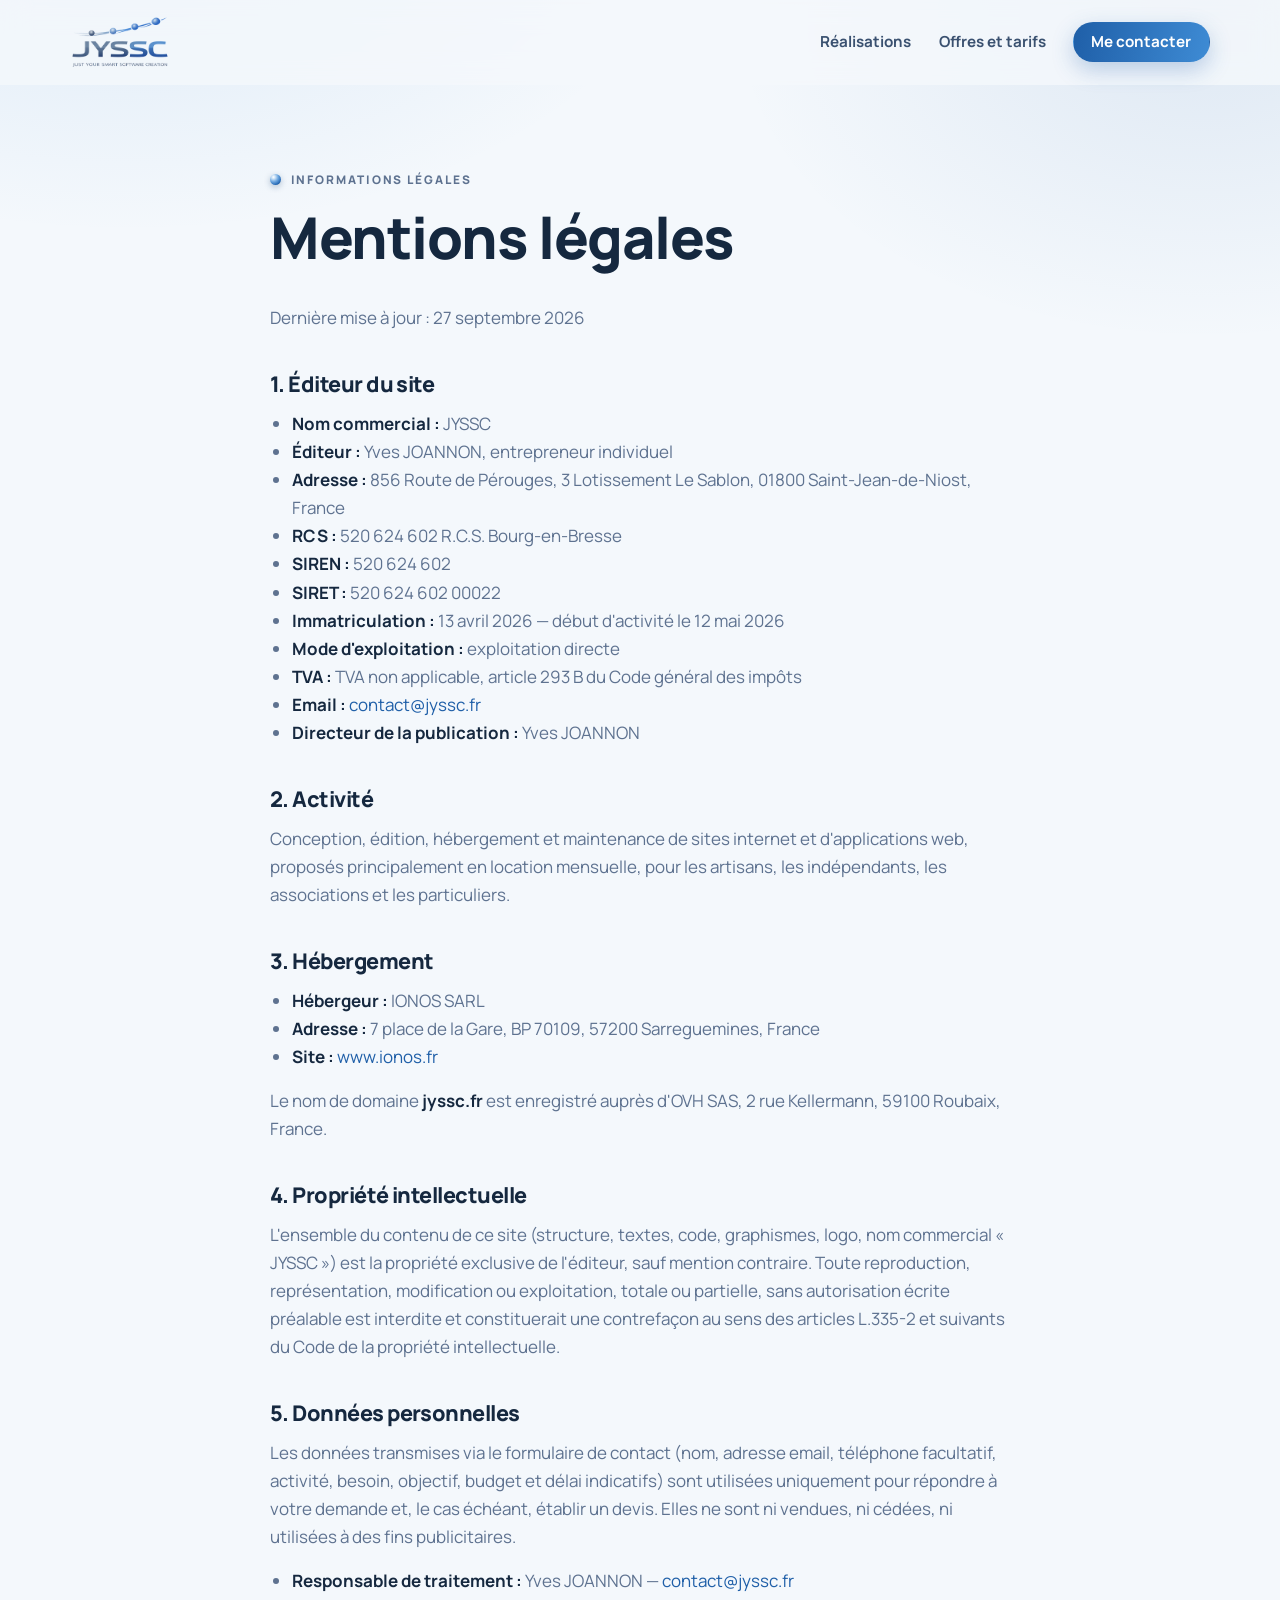
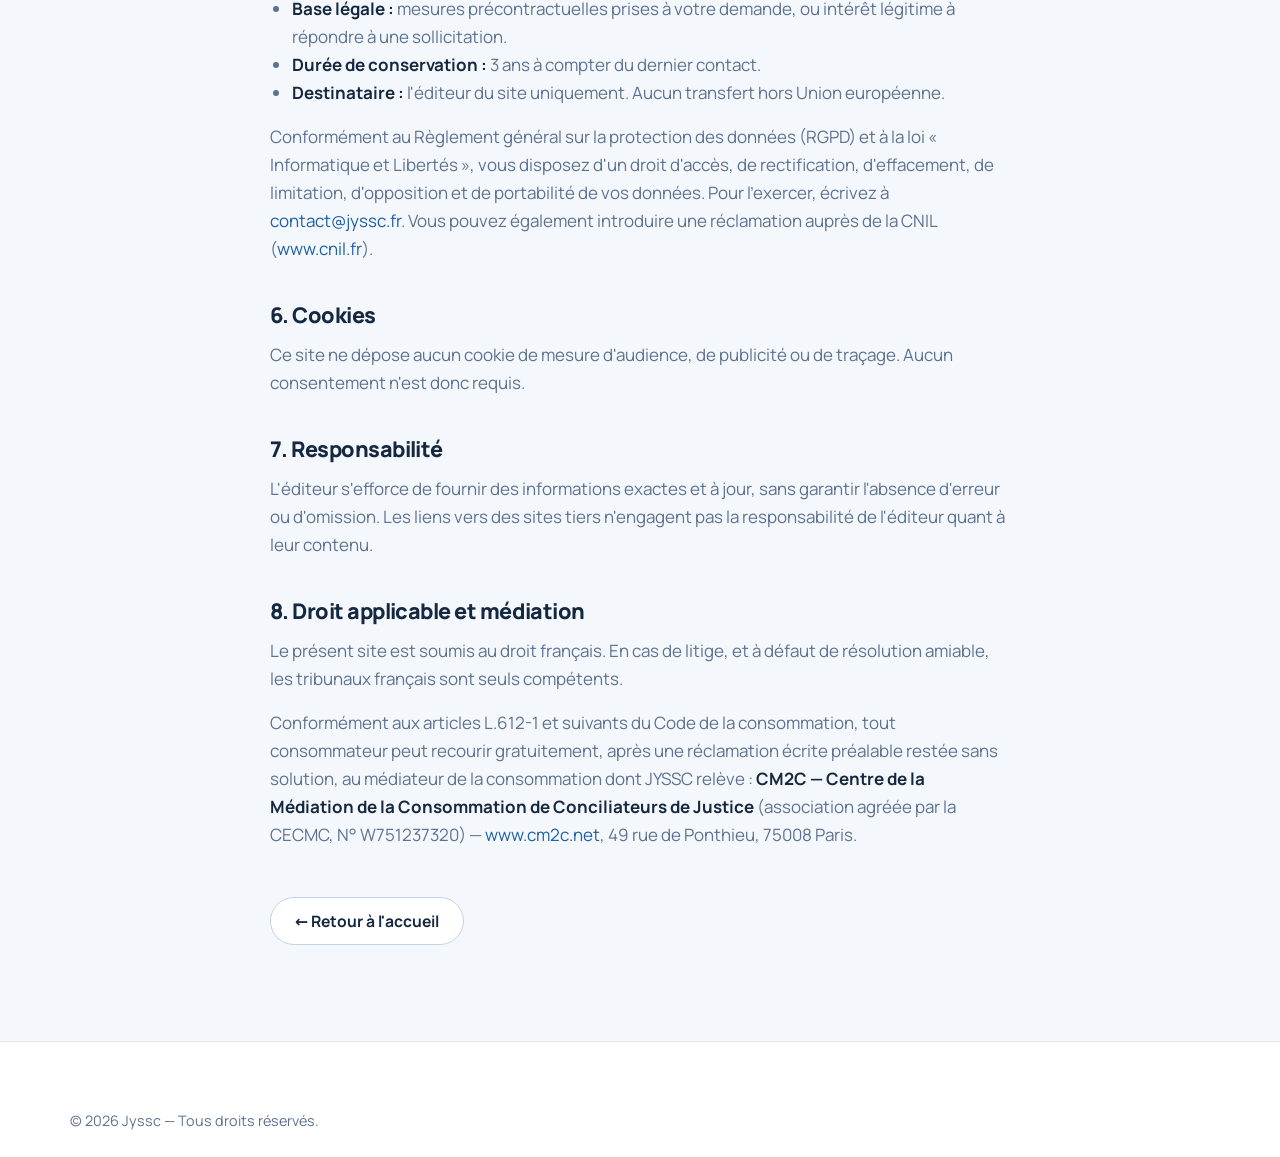
==== commit 640e4ac0: "Refonte de la page : les realisations d'abord, puis offres et tarifs - Realisations juste apres l'ac" ====
--- a/mentions-legales.html
+++ b/mentions-legales.html
@@ -8,7 +8,7 @@
 <meta name="robots" content="noindex, follow">
 <meta name="theme-color" content="#F4F8FC">
 <link rel="icon" href="assets/img/favicon.svg" type="image/svg+xml">
-<link rel="stylesheet" href="assets/css/style.css?v=7">
+<link rel="stylesheet" href="assets/css/style.css?v=13">
 </head>
 <body>
 
@@ -21,9 +21,8 @@
            alt="JYSSC — Just Your Smart Software Creation" width="518" height="280">
     </a>
     <nav class="nav" id="nav" aria-label="Navigation principale">
-      <a href="index.html#offres">Offres</a>
       <a href="index.html#realisations">Réalisations</a>
-      <a href="index.html#tarifs">Tarifs</a>
+      <a href="index.html#offres">Offres et tarifs</a>
       <a class="btn btn-sm btn-primary" href="index.html#contact">Me contacter</a>
     </nav>
     <button class="nav-toggle" id="navToggle" aria-expanded="false" aria-controls="nav" aria-label="Ouvrir le menu">
@@ -143,6 +142,6 @@
   </div>
 </footer>
 
-<script src="assets/js/main.js?v=7"></script>
+<script src="assets/js/main.js?v=13"></script>
 </body>
 </html>
--- a/assets/css/style.css
+++ b/assets/css/style.css
@@ -133,7 +133,7 @@
 
 .section-head{ max-width:720px; margin:0 auto 3.2rem; text-align:center }
 .section-head p{ color:var(--muted); font-size:1.06rem; margin:0 }
-.section-head h2{ margin-bottom:.5em }
+.section-head h2{ margin-bottom:.5em; text-wrap:balance }
 
 /* --- Boutons ------------------------------------------------------------ */
 .btn{
@@ -327,10 +327,44 @@
 .mdb-bars i:first-child::after{ background:var(--orb-slate) }
 .mdb-legend{ display:flex; justify-content:space-around; padding-top:5px; color:var(--muted) }
 
+/* Scène 4 : une boutique (produits, prix, promotion, panier) */
+.mock-shop{
+  width:100%; max-width:300px; background:#FBF7F0; border-radius:12px; overflow:hidden;
+  border:1px solid var(--line-strong); box-shadow:0 14px 30px rgba(18,40,68,.14); font-size:.6rem;
+}
+.ms-bar{ display:flex; align-items:center; justify-content:space-between; padding:7px 10px; background:#2B3A2E; color:#F3EBDD }
+.ms-bar b{ font-size:.7rem; letter-spacing:.02em }
+.ms-cart{ padding:2px 8px; border-radius:999px; background:#7B2232; color:#fff; font-weight:800 }
+.ms-grid{ display:grid; grid-template-columns:repeat(3, 1fr); gap:7px; padding:9px }
+.ms-item{ position:relative; display:flex; flex-direction:column; gap:3px; padding:5px; border-radius:7px; background:#fff; border:1px solid #E8DDCC }
+.ms-item i{ display:block; height:44px; border-radius:5px; background:radial-gradient(circle at 35% 30%, var(--c1), var(--c2)) }
+.ms-item span{ color:#3A2E22; font-weight:700; line-height:1.2 }
+.ms-item b{ color:#7B2232; font-size:.66rem }
+.ms-item s{ color:#9A8B78; font-weight:600; font-size:.56rem }
+.ms-item em{
+  position:absolute; top:3px; right:3px; font-style:normal; font-weight:800; font-size:.5rem;
+  padding:1px 5px; border-radius:4px; background:#7B2232; color:#fff; letter-spacing:.04em;
+}
+
+/* Scène 5 : l'application de lotissement (annonce, vote) */
+.mock-app{
+  width:100%; max-width:220px; background:#F4F6F0; border-radius:16px; overflow:hidden;
+  border:5px solid #1E2420; box-shadow:0 14px 30px rgba(18,40,68,.16); font-size:.6rem; color:#3B4A3E;
+}
+.ma-top{ background:#2E6B3F; color:#fff; padding:6px 10px 5px }
+.ma-top small{ display:block; font-size:.5rem; letter-spacing:.12em; text-transform:uppercase; opacity:.75; font-weight:700 }
+.ma-top b{ font-size:.75rem }
+.ma-card{ display:block; margin:5px 6px; padding:4px 8px; background:#fff; border-radius:8px; border:1px solid #DDE6D8 }
+.ma-k{ display:block; font-size:.48rem; font-weight:800; letter-spacing:.09em; text-transform:uppercase; color:#2E6B3F }
+.ma-card strong{ display:block; color:#1E2420; font-size:.66rem }
+.ma-bar{ display:block; height:5px; margin:4px 0 2px; border-radius:3px; background:#E3EBDF; overflow:hidden }
+.ma-bar i{ display:block; height:100%; width:58%; background:linear-gradient(90deg, #2E6B3F, #5B9A63) }
+.ma-row{ display:flex; justify-content:space-between; font-size:.5rem; font-weight:700; color:#6A776C }
+
 /* ==========================================================================
    OFFRES
    ========================================================================== */
-.offers{ display:grid; grid-template-columns:repeat(3, 1fr); gap:1.4rem; align-items:stretch }
+.offers{ display:grid; grid-template-columns:repeat(2, 1fr); gap:1.4rem; align-items:stretch }
 .offer{
   display:flex; flex-direction:column; overflow:hidden;
   background:var(--surface); border:1px solid var(--line); border-radius:var(--radius);
@@ -347,6 +381,82 @@
 .offer-price span{ color:var(--muted); font-size:.9rem; font-weight:600 }
 .offer-body > .btn{ margin-top:auto; align-self:flex-start }
 .offer-actions{ margin-top:auto; display:flex; flex-wrap:wrap; gap:.5rem }
+.offer-note{ margin:-.4rem 0 1rem; font-size:.85rem; color:var(--muted) }
+.offer-note a{ font-weight:700; white-space:nowrap }
+
+/* ==========================================================================
+   OFFRES ET TARIFS — trois cartes tarifaires, aux couleurs de leur démo
+   ========================================================================== */
+.plans{ display:grid; grid-template-columns:repeat(3, 1fr); gap:1.4rem; align-items:stretch }
+.plan{
+  position:relative; display:flex; flex-direction:column; overflow:hidden;
+  padding:2rem 1.7rem 1.7rem; border-radius:var(--radius);
+  background:var(--surface); border:1px solid var(--line); box-shadow:var(--shadow-sm);
+  transition:transform .22s ease, box-shadow .22s ease, border-color .22s ease;
+}
+.plan::before{ content:""; position:absolute; inset:0 0 auto 0; height:5px; background:var(--accent) }
+.plan:hover{ transform:translateY(-4px); box-shadow:var(--shadow-lg); border-color:var(--line-strong) }
+.plan-kicker{
+  display:inline-flex; align-items:center; gap:.55rem; margin:0;
+  font-size:.72rem; font-weight:800; letter-spacing:.13em; text-transform:uppercase; color:var(--accent-ink);
+}
+.plan-kicker::before{
+  content:""; width:11px; height:11px; border-radius:50%;
+  background:radial-gradient(circle at 32% 28%, #fff 0, var(--accent) 55%, var(--accent-ink) 100%);
+  box-shadow:0 2px 5px rgba(0,0,0,.2);
+}
+.plan h3{ font-size:1.5rem; margin:.65rem 0 .35rem }
+.plan-pitch{ color:var(--muted); font-size:.96rem; margin:0; min-height:3.2em }
+.plan-price{ display:flex; align-items:baseline; gap:.4rem; margin:1.3rem 0 .25rem }
+.plan-price strong{ font-size:3.2rem; line-height:1; letter-spacing:-.05em; color:var(--brand-deep) }
+.plan-price span{ font-weight:700; color:var(--muted) }
+.plan-price small{ font-size:.95rem; font-weight:700; color:var(--muted) }
+.plan-sub{ font-size:.86rem; color:var(--muted); margin:0 0 1.3rem; min-height:2.7em }
+.plan .checks{ margin-bottom:1.6rem; padding-top:1.2rem; border-top:1px solid var(--line) }
+.plan-actions{ margin-top:auto; display:grid; gap:.55rem }
+.plan-actions .btn{ width:100% }
+.plan-foot{ margin:.8rem 0 0; font-size:.82rem; color:var(--muted); text-align:center }
+.plan-foot a{ font-weight:700 }
+
+/* Petits outils sur devis : un bandeau discret */
+.quote-band{
+  display:flex; align-items:center; justify-content:space-between; gap:2rem;
+  margin-top:1.4rem; padding:1.5rem 1.8rem; border-radius:var(--radius);
+  background:var(--surface); border:1px dashed var(--line-strong);
+}
+.quote-band h3{ margin:0 0 .3rem; font-size:1.15rem }
+.quote-band p{ margin:0; color:var(--muted); font-size:.94rem; max-width:62ch }
+.quote-band-action{ display:flex; align-items:center; gap:.8rem; flex:none }
+.quote-band-action .btn{ white-space:nowrap }
+
+/* Pourquoi la location : le message le plus humain, mis en valeur */
+.lease{
+  position:relative; overflow:hidden;
+  display:grid; grid-template-columns:1.05fr .95fr; gap:2.8rem; align-items:center;
+  margin-top:2.6rem; padding:2.6rem 2.6rem; border-radius:var(--radius);
+  background:linear-gradient(135deg, var(--brand-deep), #1B4F8F 58%, var(--brand));
+  color:#D7E4F4; box-shadow:var(--shadow-lg);
+}
+.lease::after{
+  content:""; position:absolute; left:-80px; bottom:-120px; width:260px; height:260px; border-radius:50%;
+  background:var(--orb); opacity:.12; pointer-events:none;
+}
+.lease h3{ color:#fff; font-size:1.6rem; margin:0 0 1rem }
+.lease p{ color:#C9D9EE; font-size:1.02rem }
+.lease .lease-strong{ color:#fff; font-weight:700 }
+.lease-link{ display:inline-block; margin-top:.4rem; color:#fff; font-weight:700; text-decoration:underline; text-underline-offset:3px }
+.lease-list{ position:relative; z-index:1; padding:1.6rem 1.6rem; border-radius:var(--radius-sm); background:rgba(255,255,255,.08); border:1px solid rgba(255,255,255,.14) }
+.lease .lease-list li{ color:#C9D9EE }
+.lease .lease-list strong{ color:#fff }
+
+/* Lien d'une réalisation vers son offre */
+.project-offer{
+  display:inline-block; align-self:flex-start;
+  margin:-.4rem 0 1.2rem; font-size:.9rem; font-weight:700; color:var(--brand);
+}
+.project-offer::after{ content:"→"; display:inline-block; margin-left:.4rem; transition:transform .18s ease }
+.project-offer:hover{ text-decoration:none }
+.project-offer:hover::after{ transform:translateX(3px) }
 
 /* ==========================================================================
    POURQUOI JYSSC — chaque carte porte une vignette qui montre la promesse
@@ -455,6 +565,9 @@
 .project-cover img{ width:min(280px, 85%); height:auto; mix-blend-mode:multiply }
 /* Capture d'écran d'un site : présentée dans un cadre de navigateur */
 .project-cover.is-shot{ padding:1.4rem 1.4rem 0; place-items:end center }
+/* Illustration faite pour la vignette : elle la remplit entièrement */
+.project-cover.is-full{ padding:0 }
+.project-cover.is-full img{ width:100%; height:100%; object-fit:cover; object-position:center top; mix-blend-mode:normal }
 .project-cover.is-shot img{
   width:100%; height:100%; object-fit:cover; object-position:top; mix-blend-mode:normal;
   border-radius:10px 10px 0 0; border:1px solid var(--line-strong); border-bottom:0;
@@ -481,7 +594,7 @@
 }
 .upcoming h3{ color:#fff; margin:0 0 .2rem }
 .upcoming p{ margin:0; font-size:.93rem; color:#B9CDE6 }
-.upcoming-track{ position:relative; display:grid; grid-template-columns:repeat(4, 1fr); gap:1rem }
+.upcoming-track{ position:relative; display:grid; grid-template-columns:repeat(2, 1fr); gap:1rem }
 .upcoming-track::before{
   content:""; position:absolute; left:8px; right:12%; top:18px; height:2px;
   background:linear-gradient(90deg, rgba(255,255,255,.6), rgba(255,255,255,.1));
@@ -520,6 +633,9 @@
   padding:1.9rem 1.8rem; box-shadow:var(--shadow-sm);
 }
 .rent h3{ font-size:1.25rem; margin-bottom:1.2rem }
+.rent-intro{ margin:0 0 1.5rem; padding:0 0 1.3rem; border-bottom:1px solid var(--line) }
+.rent-intro p{ color:var(--ink-soft); font-size:.97rem }
+.rent-intro p:last-child{ margin:0; color:var(--ink); font-weight:600 }
 .price-card{
   position:relative; overflow:hidden; border-radius:var(--radius); padding:2rem 1.9rem 1.9rem;
   background:linear-gradient(160deg, #fff 0%, #F3F8FE 100%);
@@ -545,7 +661,7 @@
   content:""; position:absolute; left:5px; top:calc(.28em + 5px); width:8px; height:4px;
   border-left:2px solid var(--ok); border-bottom:2px solid var(--ok); transform:rotate(-45deg);
 }
-.price-rows{ display:grid; grid-template-columns:1fr 1fr; gap:1.4rem; margin-top:1.4rem }
+.price-rows{ display:grid; grid-template-columns:1.4fr 1fr 1fr; gap:1.4rem; margin-top:1.4rem }
 .price-row{
   display:flex; justify-content:space-between; align-items:center; gap:1rem;
   background:var(--surface); border:1px solid var(--line); border-radius:var(--radius);
@@ -554,6 +670,9 @@
 .price-row h3{ margin:0 0 .15rem; font-size:1.05rem }
 .price-row p{ margin:0; color:var(--muted); font-size:.9rem }
 .price-row strong{ white-space:nowrap; color:var(--brand-deep); font-size:1.05rem }
+.price-rows .price-row{ flex-direction:column; align-items:flex-start; justify-content:space-between; gap:.7rem }
+.price-row-shop{ border-color:#A9C8EA }
+.price-row-shop strong{ font-size:1.3rem }
 
 /* ==========================================================================
    SÉCURITÉ ET VISIBILITÉ
@@ -622,6 +741,36 @@
 }
 .stat strong{ display:block; font-size:1.9rem; letter-spacing:-.04em; color:var(--brand) }
 .stat span{ font-size:.86rem; color:var(--muted); font-weight:600 }
+
+/* ==========================================================================
+   QUESTIONS FRÉQUENTES — volets dépliables (natifs, sans JavaScript)
+   ========================================================================== */
+.faq{ max-width:820px; margin:0 auto; display:grid; gap:.8rem }
+.faq-item{
+  background:var(--surface); border:1px solid var(--line); border-radius:var(--radius-sm);
+  box-shadow:var(--shadow-sm); transition:border-color .2s ease, box-shadow .2s ease;
+}
+.faq-item[open]{ border-color:#A9C8EA; box-shadow:var(--shadow) }
+.faq-item summary{
+  display:flex; align-items:center; gap:.9rem; cursor:pointer; list-style:none;
+  padding:1.1rem 1.3rem; font-weight:800; font-size:1.04rem; color:var(--ink);
+}
+.faq-item summary::-webkit-details-marker{ display:none }
+/* La sphère grossit quand la question est ouverte */
+.faq-item summary::before{
+  content:""; flex:none; width:12px; height:12px; border-radius:50%;
+  background:var(--orb-slate); box-shadow:0 2px 5px rgba(18,58,107,.25);
+  transition:width .2s ease, height .2s ease;
+}
+.faq-item[open] summary::before{ width:18px; height:18px; background:var(--orb) }
+.faq-item summary::after{
+  content:""; margin-left:auto; flex:none; width:9px; height:9px;
+  border-right:2px solid var(--muted); border-bottom:2px solid var(--muted);
+  transform:rotate(45deg) translateY(-3px); transition:transform .2s ease;
+}
+.faq-item[open] summary::after{ transform:rotate(-135deg) translateY(-2px) }
+.faq-item summary:hover{ color:var(--brand) }
+.faq-item p{ margin:0; padding:0 1.3rem 1.2rem 3.1rem; color:var(--muted) }
 
 /* ==========================================================================
    CONTACT — formulaire guidé
@@ -711,14 +860,16 @@
 /* --- Responsive --------------------------------------------------------- */
 @media (max-width: 1020px){
   .code{ font-size:.78rem }
-  .offers{ grid-template-columns:1fr 1fr }
-  .offers .offer:last-child{ grid-column:1 / -1 }
-  .offers .offer:last-child{ display:grid; grid-template-columns:1fr 1fr }
-  .offers .offer:last-child .scene{ height:auto; border-bottom:0; border-right:1px solid var(--line) }
   .why{ grid-template-columns:1fr 1fr }
   .upcoming{ grid-template-columns:1fr; gap:1.4rem }
   .upcoming-track{ grid-template-columns:repeat(2, 1fr); row-gap:1.2rem }
   .upcoming-track::before{ display:none }
+}
+@media (max-width: 1020px){
+  .plans{ grid-template-columns:1fr; max-width:560px; margin-inline:auto }
+  .plan-pitch,.plan-sub{ min-height:0 }
+  .lease{ grid-template-columns:1fr; gap:1.8rem; padding:2rem 1.6rem }
+  .quote-band{ flex-direction:column; align-items:flex-start; gap:1rem }
 }
 @media (max-width: 900px){
   .hero-inner,.about,.contact,.pricing,.trust,.approach{ grid-template-columns:1fr; gap:2rem }
@@ -752,8 +903,6 @@
   .nav > a.btn{ margin-top:1rem; border-bottom:none; justify-content:center }
 
   .offers,.why{ grid-template-columns:1fr }
-  .offers .offer:last-child{ display:flex }
-  .offers .offer:last-child .scene{ height:196px; border-right:0; border-bottom:1px solid var(--line) }
   .form-row{ grid-template-columns:1fr; gap:0 }
   .form-row .field{ margin-bottom:1rem }
 }
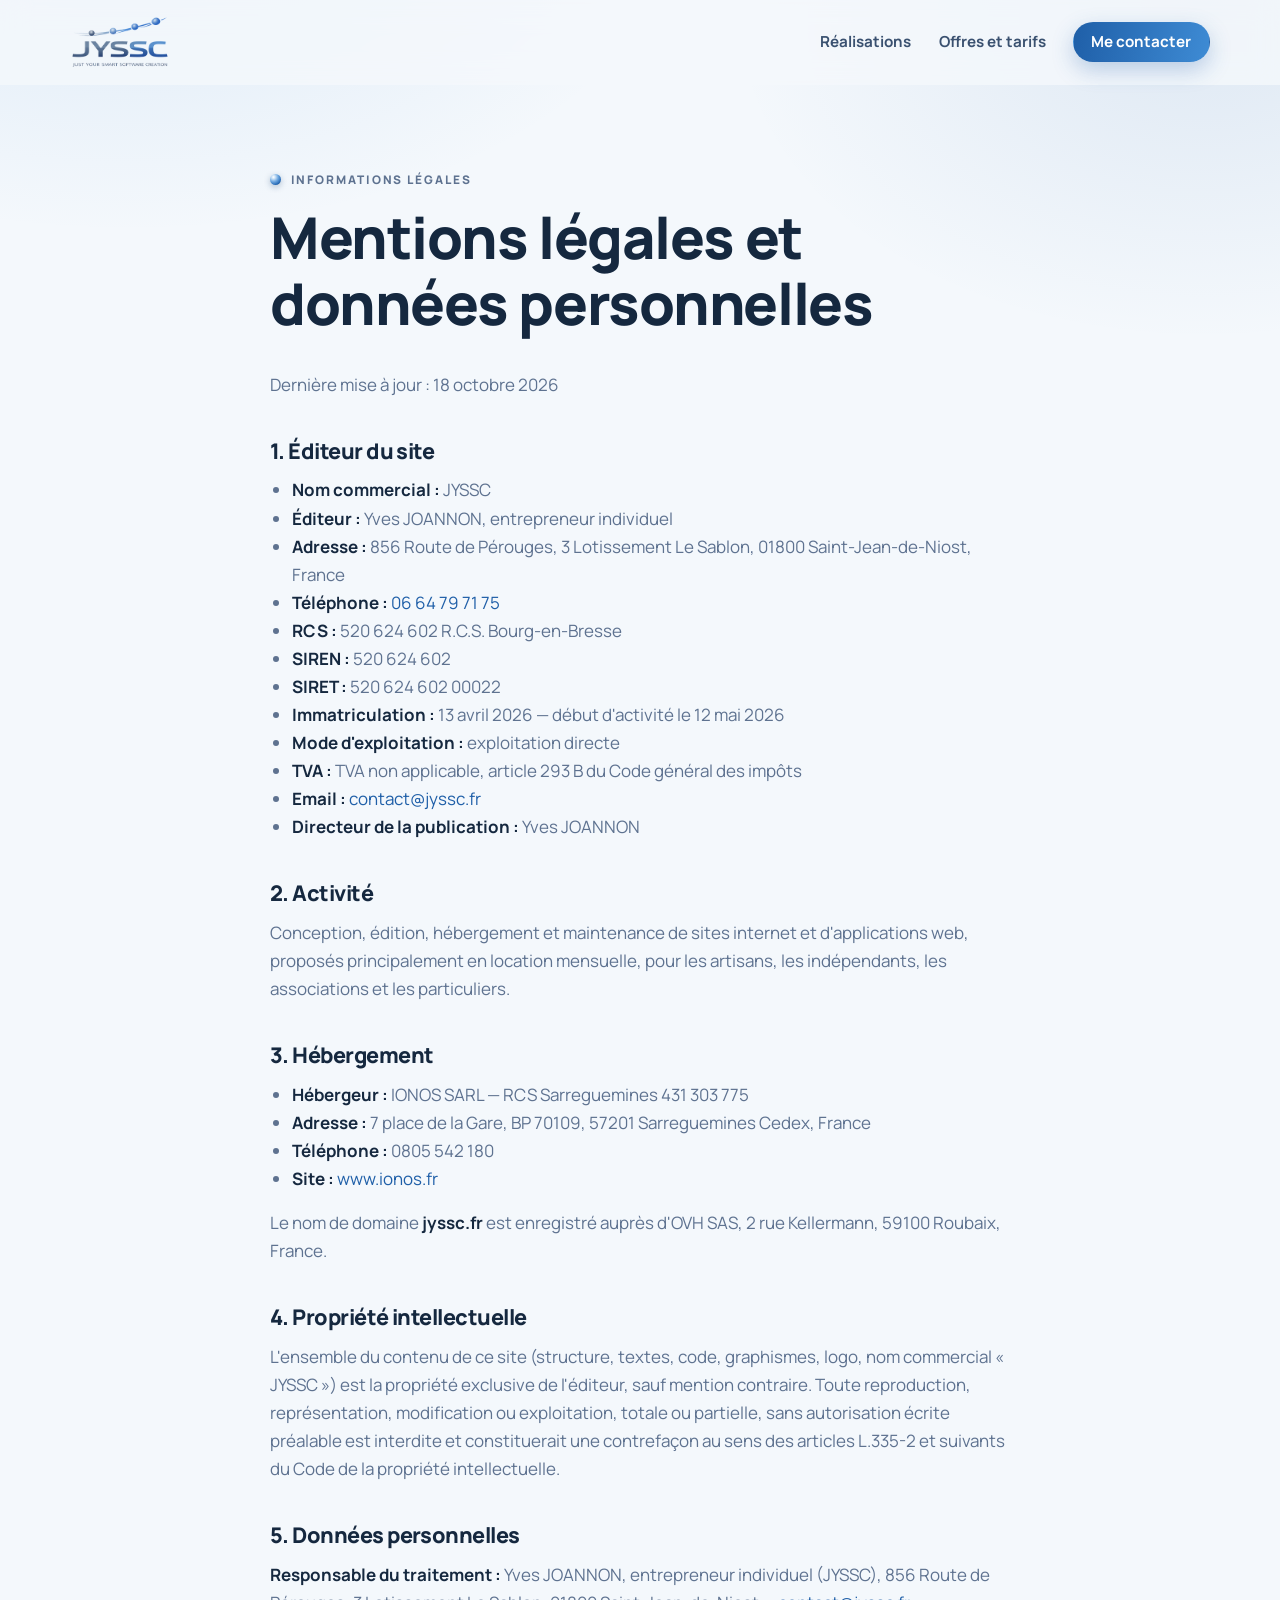
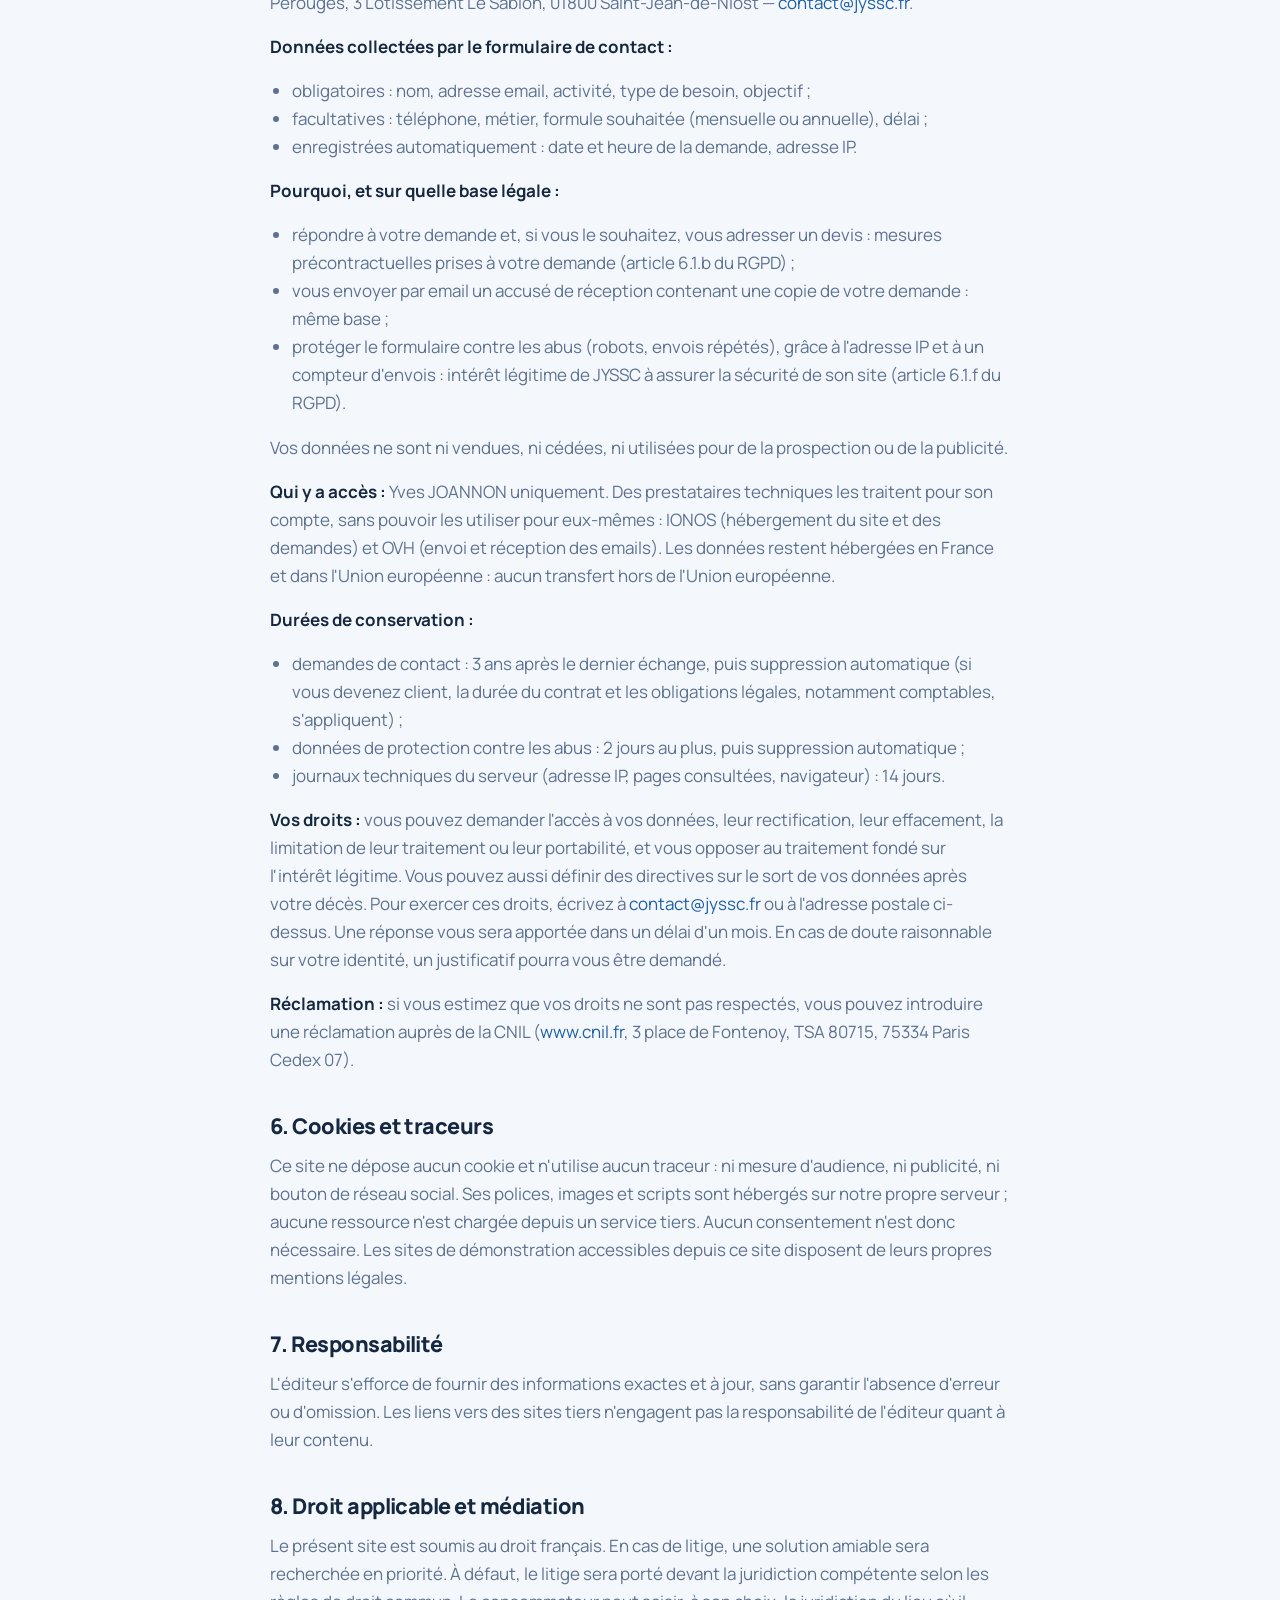
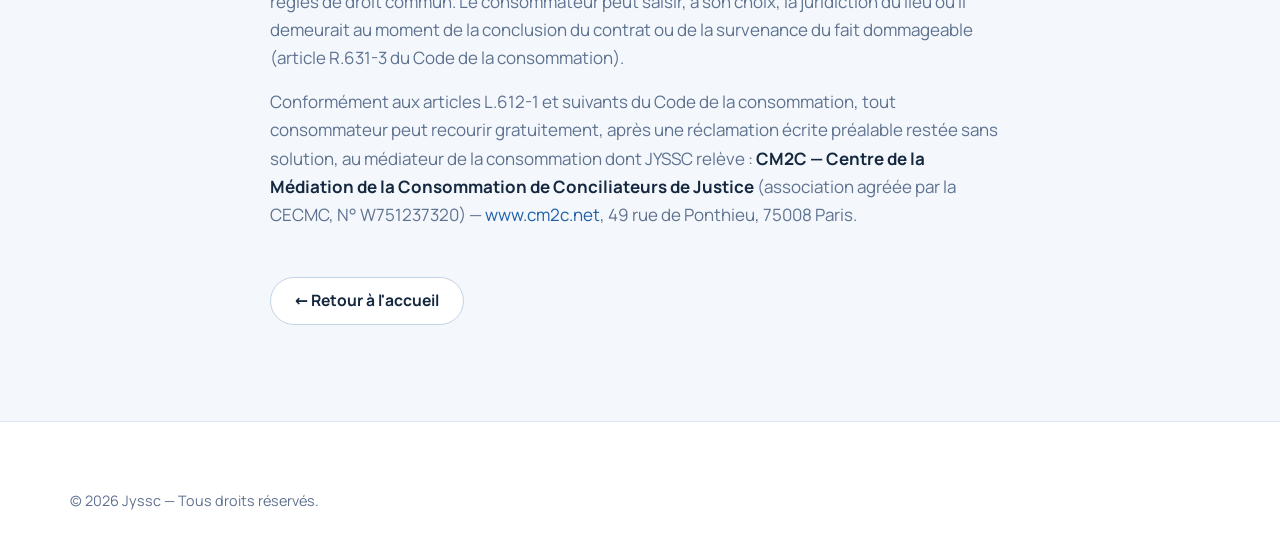
==== commit 9f2c7e50: "Conformite juridique : mentions legales, donnees personnelles, formulaire - Mentions legales : telep" ====
--- a/mentions-legales.html
+++ b/mentions-legales.html
@@ -3,12 +3,12 @@
 <head>
 <meta charset="utf-8">
 <meta name="viewport" content="width=device-width, initial-scale=1">
-<title>Mentions légales — Jyssc</title>
+<title>Mentions légales et données personnelles — JYSSC</title>
 <meta name="description" content="Mentions légales, éditeur, hébergement et politique de confidentialité du site Jyssc.">
 <meta name="robots" content="noindex, follow">
 <meta name="theme-color" content="#F4F8FC">
 <link rel="icon" href="assets/img/favicon.svg" type="image/svg+xml">
-<link rel="stylesheet" href="assets/css/style.css?v=13">
+<link rel="stylesheet" href="assets/css/style.css?v=14">
 </head>
 <body>
 
@@ -35,14 +35,15 @@
   <div class="container prose">
 
     <p class="eyebrow">Informations légales</p>
-    <h1>Mentions légales</h1>
-    <p class="muted">Dernière mise à jour : 27 septembre 2026</p>
+    <h1>Mentions légales et données personnelles</h1>
+    <p class="muted">Dernière mise à jour : 18 octobre 2026</p>
 
     <h2>1. Éditeur du site</h2>
     <ul>
       <li><strong>Nom commercial :</strong> JYSSC</li>
       <li><strong>Éditeur :</strong> Yves JOANNON, entrepreneur individuel</li>
       <li><strong>Adresse :</strong> 856 Route de Pérouges, 3 Lotissement Le Sablon, 01800 Saint-Jean-de-Niost, France</li>
+      <li><strong>Téléphone :</strong> <a href="tel:+33664797175">06 64 79 71 75</a></li>
       <li><strong>RCS :</strong> 520 624 602 R.C.S. Bourg-en-Bresse</li>
       <li><strong>SIREN :</strong> 520 624 602</li>
       <li><strong>SIRET :</strong> 520 624 602 00022</li>
@@ -62,8 +63,9 @@
 
     <h2>3. Hébergement</h2>
     <ul>
-      <li><strong>Hébergeur :</strong> IONOS SARL</li>
-      <li><strong>Adresse :</strong> 7 place de la Gare, BP 70109, 57200 Sarreguemines, France</li>
+      <li><strong>Hébergeur :</strong> IONOS SARL — RCS Sarreguemines 431 303 775</li>
+      <li><strong>Adresse :</strong> 7 place de la Gare, BP 70109, 57201 Sarreguemines Cedex, France</li>
+      <li><strong>Téléphone :</strong> 0805 542 180</li>
       <li><strong>Site :</strong> <a href="https://www.ionos.fr" target="_blank" rel="noopener">www.ionos.fr</a></li>
     </ul>
     <p>
@@ -81,30 +83,74 @@
     </p>
 
     <h2 id="donnees">5. Données personnelles</h2>
+
     <p>
-      Les données transmises via le formulaire de contact (nom, adresse email, téléphone
-      facultatif, activité, besoin, objectif, budget et délai indicatifs) sont utilisées uniquement pour répondre à votre demande et, le cas échéant, établir
-      un devis. Elles ne sont ni vendues, ni cédées, ni utilisées à des fins publicitaires.
+      <strong>Responsable du traitement :</strong> Yves JOANNON, entrepreneur individuel (JYSSC),
+      856 Route de Pérouges, 3 Lotissement Le Sablon, 01800 Saint-Jean-de-Niost —
+      <a href="mailto:contact@jyssc.fr">contact@jyssc.fr</a>.
     </p>
+
+    <p><strong>Données collectées par le formulaire de contact :</strong></p>
     <ul>
-      <li><strong>Responsable de traitement :</strong> Yves JOANNON — <a href="mailto:contact@jyssc.fr">contact@jyssc.fr</a></li>
-      <li><strong>Base légale :</strong> mesures précontractuelles prises à votre demande, ou intérêt légitime à répondre à une sollicitation.</li>
-      <li><strong>Durée de conservation :</strong> 3 ans à compter du dernier contact.</li>
-      <li><strong>Destinataire :</strong> l'éditeur du site uniquement. Aucun transfert hors Union européenne.</li>
+      <li>obligatoires : nom, adresse email, activité, type de besoin, objectif ;</li>
+      <li>facultatives : téléphone, métier, formule souhaitée (mensuelle ou annuelle), délai ;</li>
+      <li>enregistrées automatiquement : date et heure de la demande, adresse IP.</li>
+    </ul>
+
+    <p><strong>Pourquoi, et sur quelle base légale :</strong></p>
+    <ul>
+      <li>répondre à votre demande et, si vous le souhaitez, vous adresser un devis : mesures
+        précontractuelles prises à votre demande (article 6.1.b du RGPD) ;</li>
+      <li>vous envoyer par email un accusé de réception contenant une copie de votre demande :
+        même base ;</li>
+      <li>protéger le formulaire contre les abus (robots, envois répétés), grâce à l'adresse IP et
+        à un compteur d'envois : intérêt légitime de JYSSC à assurer la sécurité de son site
+        (article 6.1.f du RGPD).</li>
     </ul>
     <p>
-      Conformément au Règlement général sur la protection des données (RGPD) et à la loi
-      « Informatique et Libertés », vous disposez d'un droit d'accès, de rectification,
-      d'effacement, de limitation, d'opposition et de portabilité de vos données. Pour l'exercer,
-      écrivez à <a href="mailto:contact@jyssc.fr">contact@jyssc.fr</a>. Vous pouvez également
-      introduire une réclamation auprès de la CNIL
-      (<a href="https://www.cnil.fr" target="_blank" rel="noopener">www.cnil.fr</a>).
+      Vos données ne sont ni vendues, ni cédées, ni utilisées pour de la prospection ou de la
+      publicité.
     </p>
 
-    <h2>6. Cookies</h2>
     <p>
-      Ce site ne dépose aucun cookie de mesure d'audience, de publicité ou de traçage.
-      Aucun consentement n'est donc requis.
+      <strong>Qui y a accès :</strong> Yves JOANNON uniquement. Des prestataires techniques les
+      traitent pour son compte, sans pouvoir les utiliser pour eux-mêmes : IONOS (hébergement du
+      site et des demandes) et OVH (envoi et réception des emails). Les données restent
+      hébergées en France et dans l'Union européenne : aucun transfert hors de l'Union européenne.
+    </p>
+
+    <p><strong>Durées de conservation :</strong></p>
+    <ul>
+      <li>demandes de contact : 3 ans après le dernier échange, puis suppression automatique
+        (si vous devenez client, la durée du contrat et les obligations légales, notamment
+        comptables, s'appliquent) ;</li>
+      <li>données de protection contre les abus : 2 jours au plus, puis suppression automatique ;</li>
+      <li>journaux techniques du serveur (adresse IP, pages consultées, navigateur) : 14 jours.</li>
+    </ul>
+
+    <p>
+      <strong>Vos droits :</strong> vous pouvez demander l'accès à vos données, leur rectification,
+      leur effacement, la limitation de leur traitement ou leur portabilité, et vous opposer au
+      traitement fondé sur l'intérêt légitime. Vous pouvez aussi définir des directives sur le
+      sort de vos données après votre décès. Pour exercer ces droits, écrivez à
+      <a href="mailto:contact@jyssc.fr">contact@jyssc.fr</a> ou à l'adresse postale ci-dessus.
+      Une réponse vous sera apportée dans un délai d'un mois. En cas de doute raisonnable sur
+      votre identité, un justificatif pourra vous être demandé.
+    </p>
+    <p>
+      <strong>Réclamation :</strong> si vous estimez que vos droits ne sont pas respectés, vous
+      pouvez introduire une réclamation auprès de la CNIL
+      (<a href="https://www.cnil.fr" target="_blank" rel="noopener">www.cnil.fr</a>,
+      3 place de Fontenoy, TSA 80715, 75334 Paris Cedex 07).
+    </p>
+
+    <h2 id="cookies">6. Cookies et traceurs</h2>
+    <p>
+      Ce site ne dépose aucun cookie et n'utilise aucun traceur : ni mesure d'audience, ni
+      publicité, ni bouton de réseau social. Ses polices, images et scripts sont hébergés sur
+      notre propre serveur ; aucune ressource n'est chargée depuis un service tiers. Aucun
+      consentement n'est donc nécessaire. Les sites de démonstration accessibles depuis ce site
+      disposent de leurs propres mentions légales.
     </p>
 
     <h2>7. Responsabilité</h2>
@@ -116,8 +162,11 @@
 
     <h2>8. Droit applicable et médiation</h2>
     <p>
-      Le présent site est soumis au droit français. En cas de litige, et à défaut de résolution
-      amiable, les tribunaux français sont seuls compétents.
+      Le présent site est soumis au droit français. En cas de litige, une solution amiable sera
+      recherchée en priorité. À défaut, le litige sera porté devant la juridiction compétente
+      selon les règles de droit commun. Le consommateur peut saisir, à son choix, la juridiction
+      du lieu où il demeurait au moment de la conclusion du contrat ou de la survenance du fait
+      dommageable (article R.631-3 du Code de la consommation).
     </p>
     <p>
       Conformément aux articles L.612-1 et suivants du Code de la consommation, tout consommateur
@@ -142,6 +191,6 @@
   </div>
 </footer>
 
-<script src="assets/js/main.js?v=13"></script>
+<script src="assets/js/main.js?v=14"></script>
 </body>
 </html>
--- a/assets/css/style.css
+++ b/assets/css/style.css
@@ -794,6 +794,7 @@
   box-shadow:0 3px 8px rgba(18,58,107,.28);
 }
 .form-row{ display:grid; grid-template-columns:1fr 1fr; gap:1rem }
+.req{ color:var(--brand); font-weight:800; margin-left:.1rem }
 .field{ margin-bottom:1rem }
 .field:last-child{ margin-bottom:0 }
 .field > label, .field-label{ display:block; font-size:.88rem; font-weight:700; margin-bottom:.45rem; color:var(--ink) }
